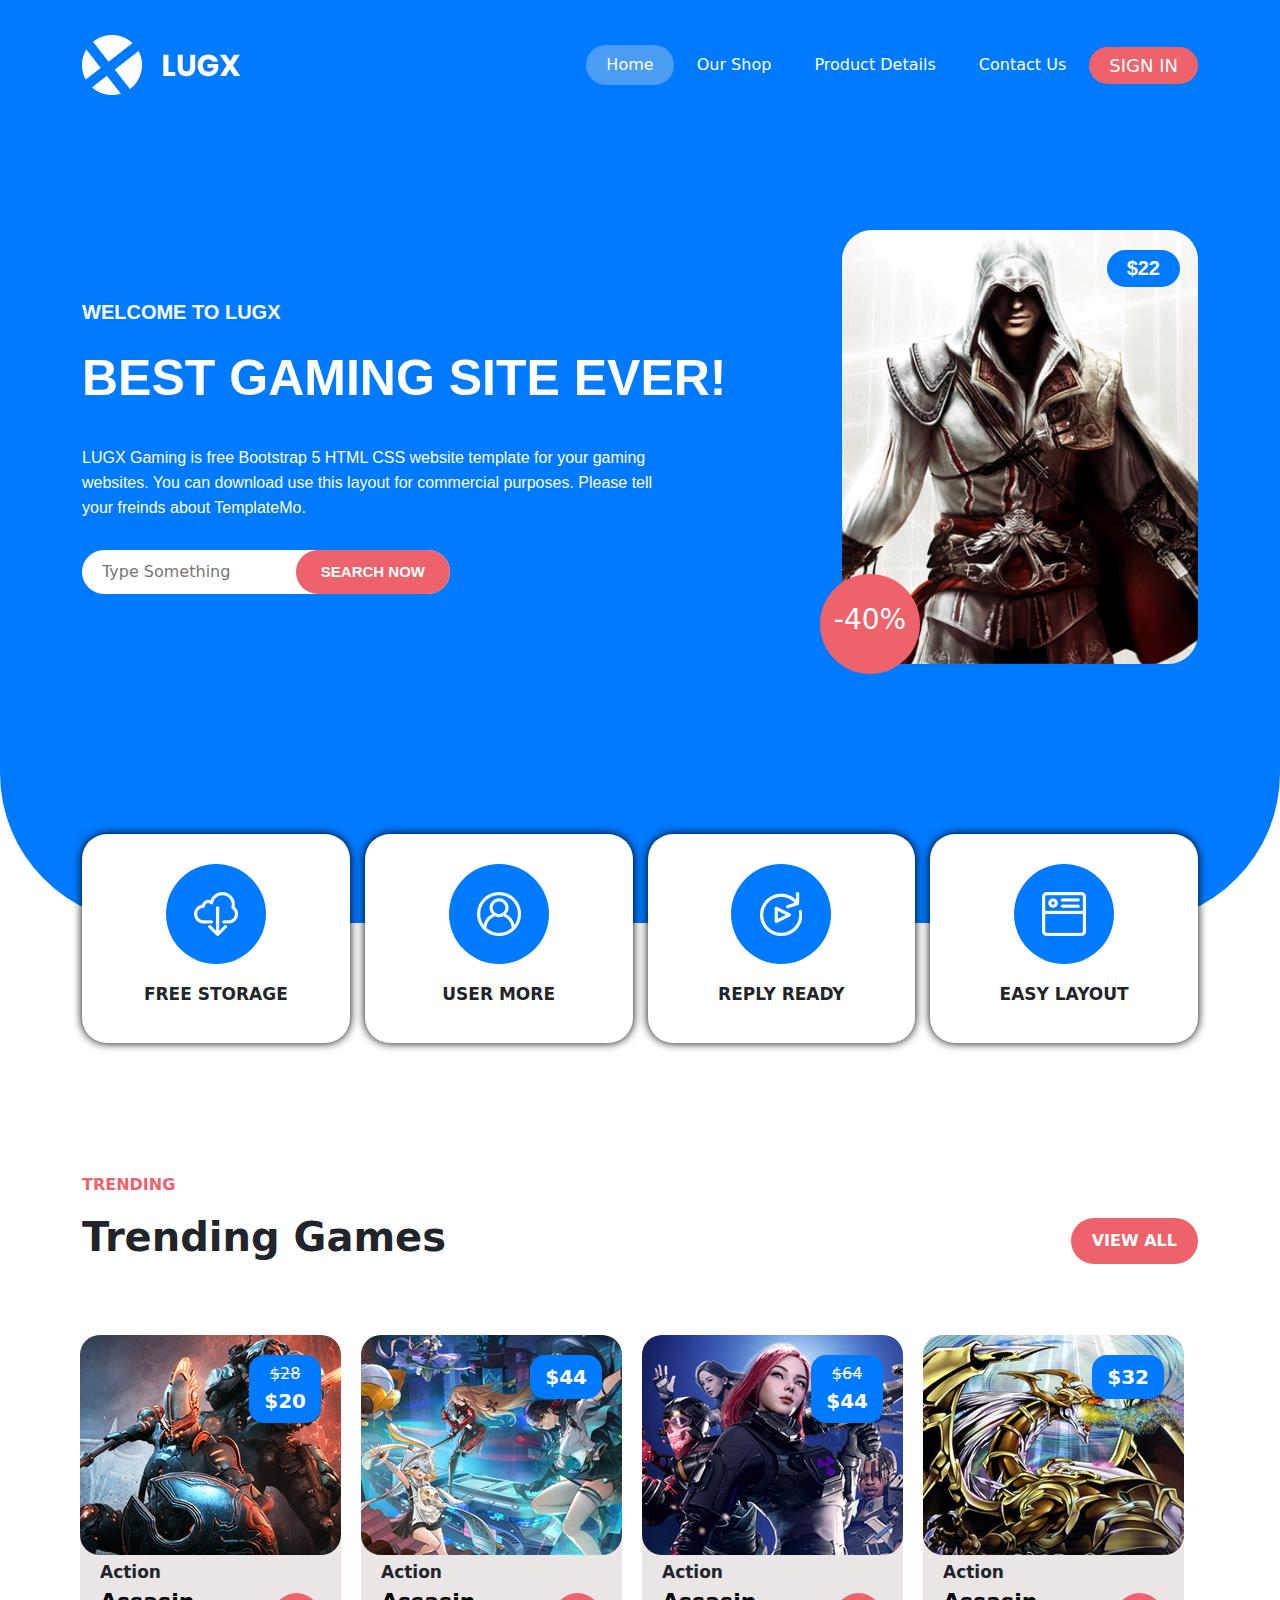
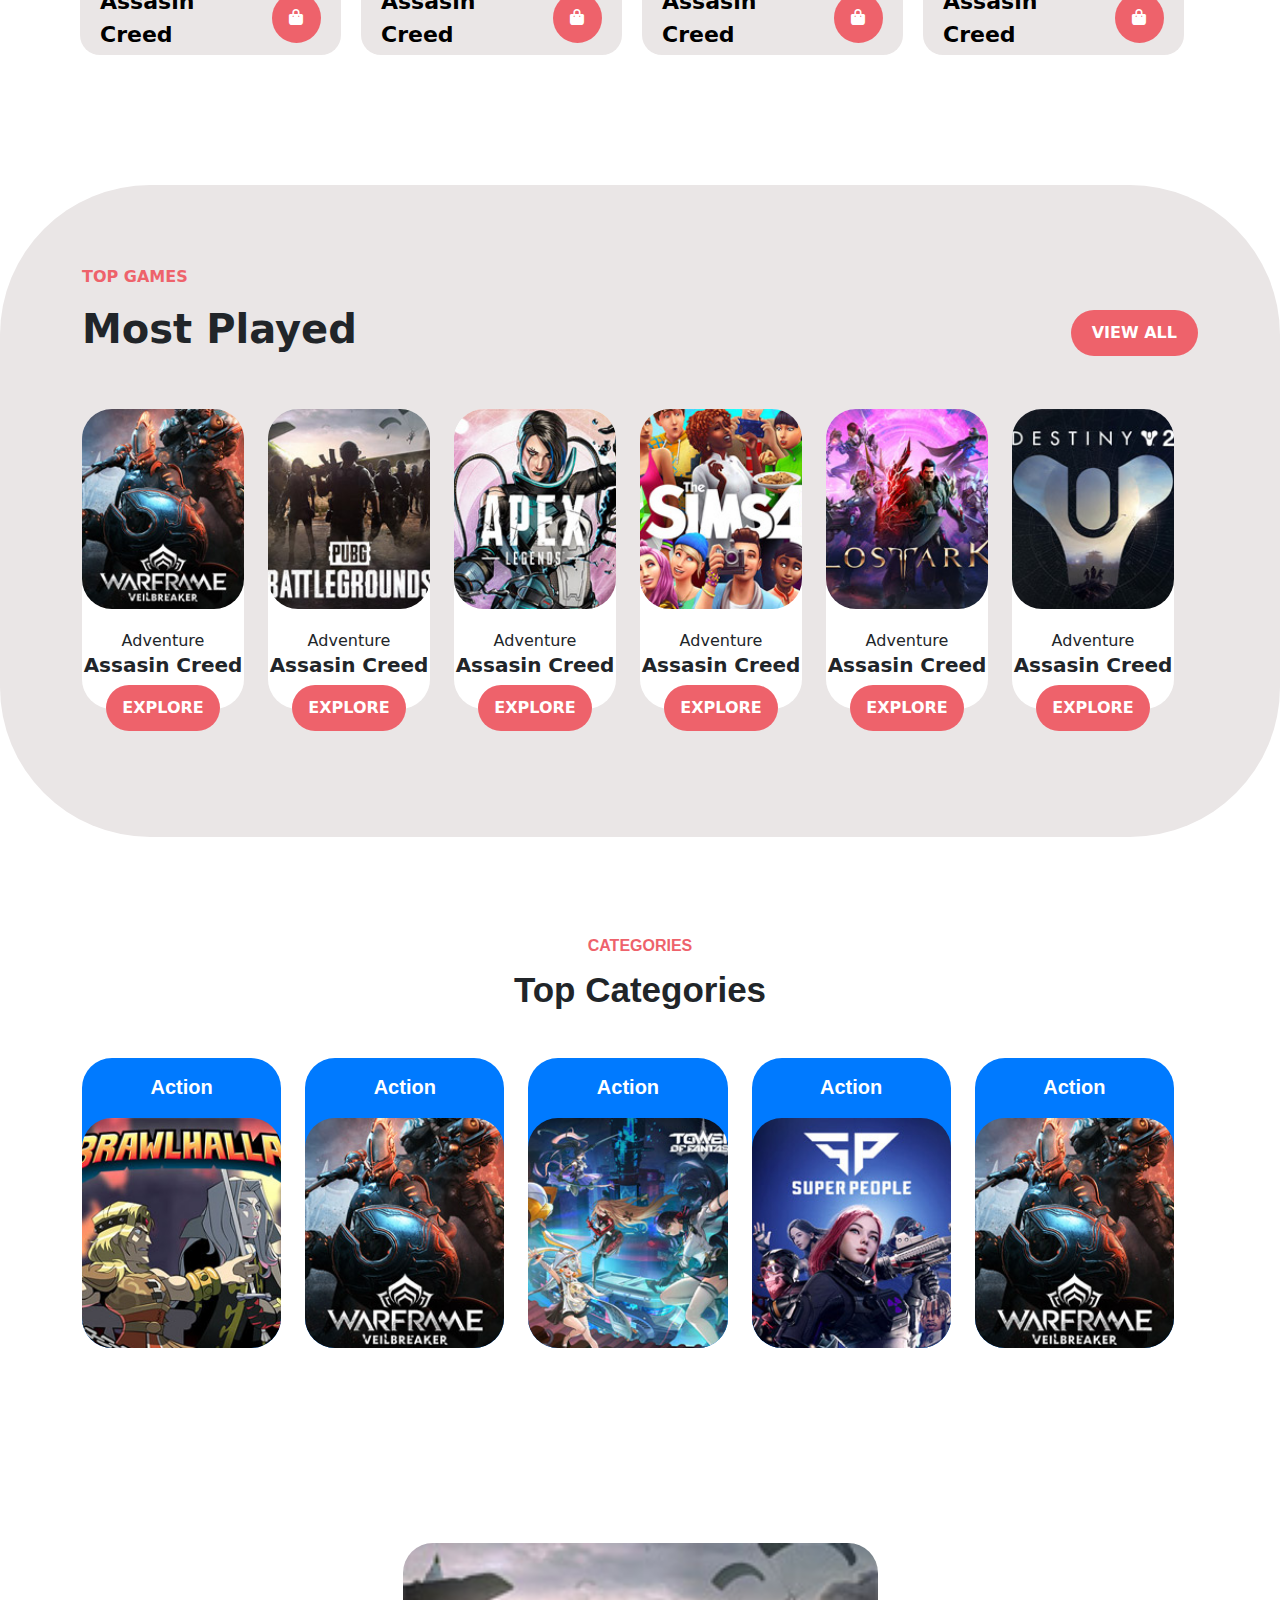
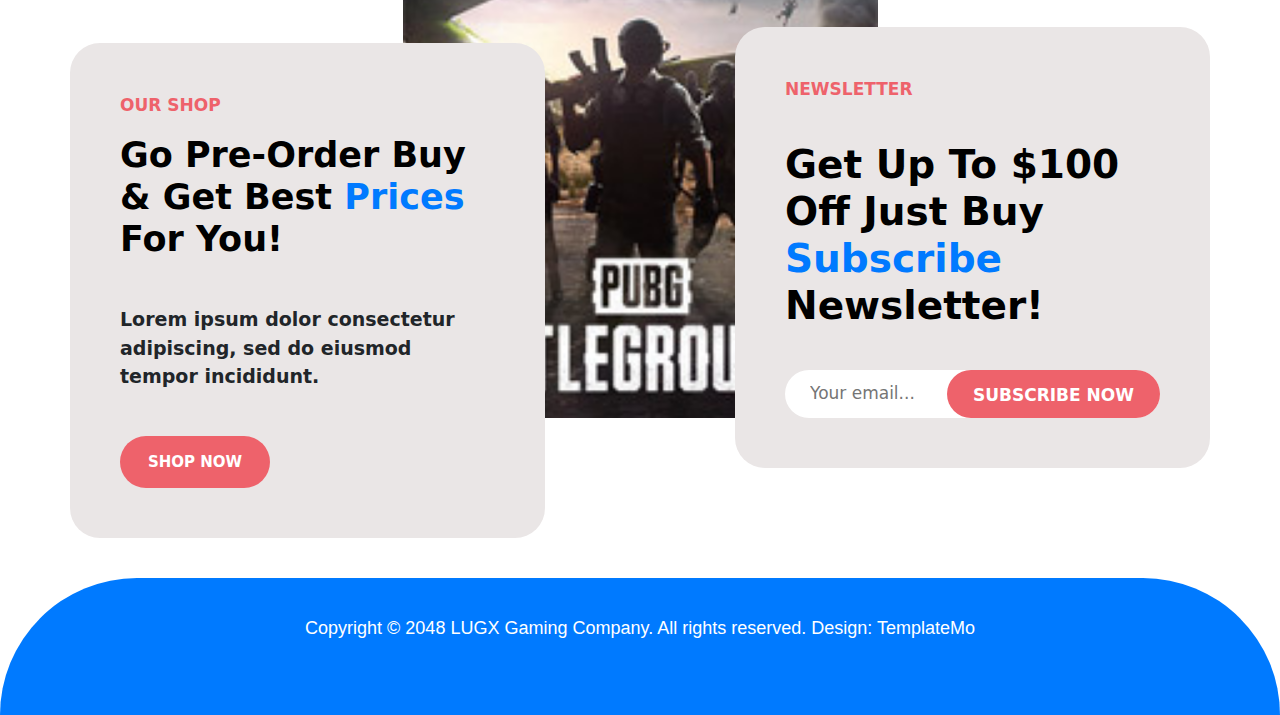
==== index.html @ 8a3c7d49 "Men ikkinchi our shop sahifasini galleriyasini qilyapman" ====
<!DOCTYPE html>
<html lang="en">
<head>
    <meta charset="UTF-8">
    <meta name="viewport" content="width=device-width, initial-scale=1.0">
    <title>Gamingshop Sobirjonov's HOME</title>
    <link rel="stylesheet" href="https://cdnjs.cloudflare.com/ajax/libs/font-awesome/6.7.1/css/all.min.css">
    <link rel="stylesheet" href="https://cdn.jsdelivr.net/npm/bootstrap@5.3.3/dist/css/bootstrap.min.css">
    <link rel="stylesheet" href="style.css">
</head>
<body>

    <header id="header">
        <section class="header">
                <nav id="navbar" class="navbar navbar-expand-lg">
                    <div class="container">
                    <a class="navbar-brand" href="#"><img class="img-fluid" src="images/logo.png" alt=""></a>
                    <button class="navbar-toggler" type="button" data-bs-toggle="collapse" data-bs-target="#navbarNav" aria-controls="navbarNav" aria-expanded="false" aria-label="Toggle navigation">
                        <span class="navbar-toggler-icon"></span>
                    </button>
                    <div class="collapse navbar-collapse" id="navbarNav">
                        <ul class="navbar-nav ms-auto">
                            <li class="nav-item">
                                <a class="nav-link active" aria-current="page" href="index.html">Home</a>
                            </li>
                            <li class="nav-item">
                                <a class="nav-link" href="shop.html">Our Shop</a>
                            </li>
                            <li class="nav-item">
                                <a class="nav-link" href="#">Product Details</a>
                            </li>
                            <li class="nav-item">
                                <a class="nav-link" href="#">Contact Us</a>
                            </li>
                            <li class="nav-item">
                                <a class="nav-button" href="#">SIGN IN</a>
                            </li>
                        
                        </ul>
                    </div>
                    </div>
                </nav>
        </section>
    </header>
    
    <main>
        <section class="homepage">
            <div class="container">
                <div class="row">
    
                    <div class="left-content col-lg-8 col-md-7 col-sm-12">
                        <h3>welcome to lugx</h3>
                        <h1>Best gaming site ever!</h1>
                        <p>LUGX Gaming is free Bootstrap 5 HTML CSS website template for your gaming websites. You can download use this layout for commercial purposes. Please tell your freinds about TemplateMo.</p>
                        <form action="">
        
                            <div class="input">
                                <input type="search" placeholder="Type Something">
                            </div>
                            <div class="button">
                                <button type="submit">search now</button>
                            </div>
        
                        </form>
                    </div>
                    <div class="right-image col-lg-4 col-md-5 col-sm-12">
        
                        <img src="images/banner-image.jpg" alt="">
                        <div class="price">
                            <p>$22</p>
                        </div>
                        <div class="circle">
                            <h3>-40%</h3>
                        </div>
        
                    </div>
                    <div class="featureds row">
    
                            <div class="featured col-lg-3 col-md-6 col-sm-12">
    
                                <div class="circle">
                                    <img src="images/featured-01.png" alt="">
                                </div>
                                <h3>free storage</h3>
                            </div>
                            <div class="featured col-lg-3 col-md-6 col-sm-12">
                                
                                <div class="circle">
                                    <img src="images/featured-02.png" alt="">
                                </div>
                                <h3>user more</h3>
                            </div>
                            <div class="featured col-lg-3 col-md-6 col-sm-12">
                                
                                <div class="circle">
                                    <img src="images/featured-03.png" alt="">
                                </div>
                                <h3>reply ready</h3>
                            </div>
                            <div class="featured col-lg-3 col-md-6 col-sm-12">
                                
                                <div class="circle">
                                    <img src="images/featured-04.png" alt="">
                                </div>
                                <h3>easy layout</h3>
                            </div>
                    </div>
    
                </div>
            </div>
        </section>
        <section class="trending">
            <div class="container">
                <div class="row">
    
                    <div class="title">
    
                        <p>trending</p>
                        <div class="texts">
                            <h3>Trending Games</h3>
                            <a href="" class="btn">view all</a>
                        </div>
        
                    </div>
                    <div class="trending-cards row g-3">
                       

                            <div class="card col-lg-3 col-md-6 col-sm-6">
                                <div class="item">
                                    <div class="card-image">
                                        <a href="">
                                            <img class="img-fluid" src="images/trending/trending-01.jpg" alt="">
                                        </a>
                                        <div class="price">
                                            <p class="old-price">$28</p>
                                            <p class="young-price">$20</p>
                                        </div>
                                    </div>
                                    <div class="card-content">
            
                                        <p>Action</p>
                                        <div class="assasin">
            
                                            <p>assasin creed</p>
                                            <div class="circle">
                                                <a href="">
                                                    <i class="fa-solid fa-shopping-bag"></i>
                                                </a>
                                            </div>
                                        </div>
                                    </div>
                                </div>
                            </div>
                            <div class="card col-lg-3 col-md-6 col-sm-6">
                                <div class="item">
                                    <div class="card-image">
                                        <a href="">
                                            <img class="img-fluid" src="images/trending/trending-02.jpg" alt="">
                                        </a>
                                        <div class="price">
                                            <p class="young-price">$44</p>
                                        </div>
                                    </div>
                                    <div class="card-content">
            
                                        <p>Action</p>
                                        <div class="assasin">
            
                                            <p>assasin creed</p>
                                            <div class="circle">
                                                <a href="">
                                                    <i class="fa-solid fa-shopping-bag"></i>
                                                </a>
                                            </div>
                                        </div>
                                    </div>
                                </div>
                            </div>
                            <div class="card col-lg-3 col-md-6 col-sm-6">
                                <div class="item">
                                    <div class="card-image">
                                        <a href="">
                                            <img class="img-fluid" src="images/trending/trending-03.jpg" alt="">
                                        </a>
                                        <div class="price">
                                            <p class="old-price">$64</p>
                                            <p class="young-price">$44</p>
                                        </div>
                                    </div>
                                    <div class="card-content">
            
                                        <p>Action</p>
                                        <div class="assasin">
            
                                            <p>assasin creed</p>
                                            <div class="circle">
                                                <a href="">
                                                    <i class="fa-solid fa-shopping-bag"></i>
                                                </a>
                                            </div>
                                        </div>
                                    </div>
                                </div>
                            </div>
                            <div class="card col-lg-3 col-md-6 col-sm-6">
                                <div class="item">
                                    <div class="card-image">
                                        <a href="">
                                            <img class="img-fluid" src="images/trending/trending-04.jpg" alt="">
                                        </a>
                                        <div class="price">
                                            <p class="young-price">$32</p>
                                        </div>
                                    </div>
                                    <div class="card-content">
            
                                        <p>Action</p>
                                        <div class="assasin">
            
                                            <p>assasin creed</p>
                                            <div class="circle">
                                                <a href="">
                                                    <i class="fa-solid fa-shopping-bag"></i>
                                                </a>
                                            </div>
                                        </div>
                                    </div>
                                </div>
                            </div>
        
                        
                    </div>
    
                </div>
            </div>
           
    
        </section>
        <section class="topgames">
            <div class="container">
                <div class="row">

                    <div class="title">
    
                        <p>top games</p>
                        <div class="texts">
                            <h3>Most Played</h3>
                            <a href="" class="btn">view all</a>
                        </div>
        
                    </div>
                    <div class="games row mt-5">

                        <div class="game mb-5 col-lg-2 col-md-4 col-sm-6">
                            <div class="item">
                                <div class="image">
                                    <a href="">
                                        <img class="img-fluid" src="images/games/top-game-01.jpg" alt="">
                                    </a>
                                </div>
                                <div class="game-content">
                                    <p>adventure</p>
                                    <h3>Assasin Creed</h3>
                                    <a href="" class="btn">explore</a>
                                </div>
                            </div>
                        </div>
                        <div class="game mb-5 col-lg-2 col-md-4 col-sm-6">
                            <div class="item">

                                <div class="image">
                                    <a href="">
                                        <img class="img-fluid" src="images/games/top-game-02.jpg" alt="">
                                    </a>
                                </div>
                                <div class="game-content">
                                    <p>adventure</p>
                                    <h3>Assasin Creed</h3>
                                    <a href="" class="btn">explore</a>
                                </div>
                            </div>
                        </div>
                        <div class="game mb-5 col-lg-2 col-md-4 col-sm-6">
                            <div class="item">
                                <div class="image">
                                    <a href="">
                                        <img class="img-fluid" src="images/games/top-game-03.jpg" alt="">
                                    </a>
                                </div>
                                <div class="game-content">
                                    <p>adventure</p>
                                    <h3>Assasin Creed</h3>
                                    <a href="" class="btn">explore</a>
                                </div>
                            </div>
                        </div>
                        <div class="game mb-5 col-lg-2 col-md-4 col-sm-6">
                            <div class="item">
                                <div class="image">
                                    <a href="">
                                        <img class="img-fluid" src="images/games/top-game-04.jpg" alt="">
                                    </a>
                                </div>
                                <div class="game-content">
                                    <p>adventure</p>
                                    <h3>Assasin Creed</h3>
                                    <a href="" class="btn">explore</a>
                                </div>
                            </div>
                        </div>
                        <div class="game mb-5 col-lg-2 col-md-4 col-sm-6">
                            <div class="item">
                                <div class="image">
                                    <a href="">
                                        <img class="img-fluid" src="images/games/top-game-05.jpg" alt="">
                                    </a>
                                </div>
                                <div class="game-content">
                                    <p>adventure</p>
                                    <h3>Assasin Creed</h3>
                                    <a href="" class="btn">explore</a>
                                </div>
                            </div>
                        </div>
                        <div class="game mb-5 col-lg-2 col-md-4 col-sm-6">
                            <div class="item">
                                <div class="image">
                                    <a href="">
                                        <img class="img-fluid" src="images/games/top-game-06.jpg" alt="">
                                    </a>
                                </div>
                                <div class="game-content">
                                    <p>adventure</p>
                                    <h3>Assasin Creed</h3>
                                    <a href="" class="btn">explore</a>
                                </div>
                            </div>
                        </div>

                    </div>
                </div>
            </div>
        </section>
        <section class="topcategories">
            <div class="container">
                <div class="row">
    
                    <div class="category-title">
                        <p>categories</p>
                        <h3>Top Categories</h3>
                    </div>
                    <div class="categories row row-cols-lg-5 row-cols-md-3 row-cols-sm-2">
    
                        <div class="category col">
                            <div class="item">
    
                                <div class="text">
                                    <p>action</p>
                                </div>
                                <div class="image">
                                    <a href="">
                                        <img src="images/topcategories/categories-01.jpg" alt="">
                                    </a>
                                </div>
    
                            </div>
                        </div>
                        <div class="category col">
                            <div class="item">
    
                                <div class="text">
                                    <p>action</p>
                                </div>
                                <div class="image">
                                   <a href="">
                                    <img src="images/topcategories/categories-05.jpg" alt="">
                                   </a>
                                </div>
    
                            </div>
                        </div>
                        <div class="category col">
    
                            <div class="item">
                                <div class="text">
                                    <p>action</p>
                                </div>
                                <div class="image">
                                    <a href="">
                                        <img src="images/topcategories/categories-03.jpg" alt="">
                                    </a>
                                </div>
                            </div>
    
                        </div>
                        <div class="category col">
    
                            <div class="item">
                                <div class="text">
                                    <p>action</p>
                                </div>
                                <div class="image">
                                   <a href="">
                                    <img src="images/topcategories/categories-04.jpg" alt="">
                                   </a>
                                </div>
                            </div>
    
                        </div>
                        <div class="category col">
    
                            <div class="item">
                                <div class="text">
                                    <p>action</p>
                                </div>
                                <div class="image">
                                   <a href="">
                                    <img src="images/topcategories/categories-05 (1).jpg" alt="">
                                   </a>
                                </div>
                            </div>
    
                        </div>
                        
                    </div>
                </div>
            </div>
        </section>
        <section class="shop">
            <div class="container">
                <div class="row">

                        <div class="image col-lg-5 d-lg-block d-md-none d-sm-none">
                            <img class="img-fluid" src="images/games/top-game-02.jpg" alt="">
                        </div>
                        <div class="shop col-lg-5 col-md-12 col-sm-12 d-lg-block d-md-none d-sm-none">
                            <p>our shop</p>
                            <h3>Go Pre-Order Buy & Get Best <span>Prices</span> For You!</h3>
                            <p>Lorem ipsum dolor consectetur adipiscing, sed do eiusmod tempor incididunt.</p>
                            <a href="" class="btn">shop now</a>
                        </div>
                        <div class="newsletter col-lg-5 col-md-12 col-sm-12 d-lg-block d-md-none d-sm-none">
                            <p>newsletter</p>
                            <h3>Get Up To $100 Off Just Buy <span>Subscribe</span> Newsletter!</h3>
                            <form action="">
    
                                <div class="input">
    
                                    <input type="text" placeholder="Your email...">
                                    <div class="btn">
                                        <button type="submit">Subscribe now</button>
                                    </div>
                                </div>
    
                            </form>
                        </div>

                        <!-- Bu ikala div image va shop divlari lg oynada korinsa bular esa md va sm oynalarda ko'rinda. Sababi postion-absolut image va shop divlariga bersam ekran kichiklashganda footer dan o'tib pastga tushib ketyapti. postion-relative row ga berilgan -->
                        <div class="block-1 col-md-12 col-sm-12 d-lg-none d-md-block d-sm-block mb-5">
                            <p>our shop</p>
                            <h3>Go Pre-Order Buy & Get Best <span>Prices</span> For You!</h3>
                            <p>Lorem ipsum dolor consectetur adipiscing, sed do eiusmod tempor incididunt.</p>
                            <a href="" class="btn">shop now</a>
                        </div>
                        <div class="block-2 col-md-12 col-sm-12 d-lg-none d-md-block d-sm-block">
                            <p>newsletter</p>
                            <h3>Get Up To $100 Off Just Buy <span>Subscribe</span> Newsletter!</h3>
                            <form action="">
    
                                <div class="input">
    
                                    <input type="text" placeholder="Your email...">
                                    <div class="btn">
                                        <button type="submit">Subscribe now</button>
                                    </div>
                                </div>
    
                            </form>
                        </div>

                 
                </div>
            </div>
        </section>
    </main>

    <footer>
        <section class="footer">
            <div class="container">
                <p>Copyright © 2048 LUGX Gaming Company. All rights reserved. <a href="">Design: TemplateMo</a></p>
            </div>
        </section>
    </footer>
    


   
    
    <script src="https://cdn.jsdelivr.net/npm/bootstrap@5.3.3/dist/js/bootstrap.bundle.min.js"></script>
    <script src="main.js"></script>
</body>
</html>
---- style.css ----
*{
    padding: 0;
    margin: 0;
    box-sizing: border-box;
}

/* home */

section.header{

    background-color: #007aff;
    padding: 20px 0;
}

body {
    margin: 0;
}

.header {
    height: 150px;
    background-color: #f8f9fa;
}

.navbar {
    background-color: #007bff;
    color: white;
    padding: 10px;
    transition: all .1s ease-in-out;
    position: relative;
    z-index: 1111;
    border-radius: 0 0 20px 20px;
}

.fixed {
    position: fixed;
    top: 0;
    width: 100%;
    animation:  slidedown .4s forwards;
}

@keyframes slidedown{

    from{
        top: 40px;
    }to{
        top: 0;
        box-shadow: 0 0 10px black;
    }
}

.navbar-nav .nav-item .nav-link{

    color: white;
    font-size: 16px;
    border-radius: 20px;
    padding: 8px 20px;
}

.navbar-nav{

    width: 60%;
    display: flex;
    justify-content: space-between;
    align-items: center;
}

.navbar-nav .nav-item .nav-button{

    background-color: #ee626b;
    text-decoration: none;
    list-style: none;
    color: white;
    padding: 8px 20px;
    border-radius: 20px;
    font-size: 18px;
}

.navbar-nav .nav-link:hover{

    background-color: #4b9cf3;
    transition: 0.5s;
}


.navbar-nav .nav-link.active{

    background-color: #4b9cf3;
}

/* homepage */

section.homepage{

    display: flex;
    background-color: #007aff;
    align-items: center;
    padding: 80px 0 50px 0;
    justify-content: space-between;
    border-radius: 0 0 150px 150px;
    position: relative;
}

.left-content{

    display: flex;
    justify-content: center;
    flex-direction: column;
    color: white;

}

.left-content h3{

    font: 700 20px sans-serif;
    text-transform: uppercase;
    margin-bottom: 25px;
}

.left-content h1{

    font: 700 50px sans-serif;
    text-transform: uppercase;
}

.left-content p{

    font: 500 16px sans-serif;
    line-height: 25px;
    width: 80%;
    margin: 30px 0;
}

.left-content form{

    display: flex;
    width: 50%;
    position: relative;
}

.left-content form .input{

    width: 100%;
}

.left-content form .button{

    position: absolute;
    right: 0;
    bottom: 0;
    top: 0;
    /* border: 2px solid green; */
    border-radius: 25px;
}

.left-content form .button button{

    background-color: #ee626b;
    border: none;
    width: 100%;
    height: 100%;
    border-radius: 25px;
    font: 700 15px sans-serif;
    text-transform: uppercase;
    color: white;
    padding: 0 25px;
}

.left-content form .input input{

    padding: 10px 20px;
    outline: none;
    border: none;
    border-radius: 25px;
    width: 100%;
    background-color: white;
}

.right-image{

    display: flex;
    align-items: center;
    position: relative;
}

.right-image img{

    width: 100%;
    height: 100%;
    object-fit: cover;
    border-radius: 30px;
}

.right-image .price{

    position: absolute;
    right: 30px;
    top: 20px;
    background-color: #007aff;
    padding: 7px 20px;
    color: white;
    font: 800 20px sans-serif;
    border-radius: 25px;
}

.right-image .price p{
    margin: 0;
}


.right-image .circle{

    position: absolute;
    bottom: -10px;
    left: -10px;
    background-color: #ee626b;
    width: 100px;
    height: 100px;
    border-radius: 50%;
    color: white;
    display: flex;
    align-items: center;
    justify-content: center;
}

 .featureds.row {
    display: flex; /* Flexbox yoki grid dan foydalaning */
    flex-wrap: wrap; /* Elementlarni to'g'ri joylashtirish */
    justify-content: space-around; /* Kerakli tarzda sozlang */
    gap: 15px; 
}

.featureds{

    position: relative;
    bottom: -170px;
    margin: 0 auto;
    display: grid; /* Grid usulini yoqing */
    grid-template-columns: repeat(4, 1fr); /* 4 ta ustun yarating */ 
}

.featureds .featured{

    background-color: white;
    text-align: center;
    padding: 30px;
    border-radius: 25px;
    cursor: pointer;
    flex: 1 0 21%; /* Elementlarni 4 ta bir qatorga joylashtirish */
    box-shadow: 0 0 10px black;
   
}

.featured .circle{

    width: 100px;
    height: 100px;
    border-radius: 100%;
    background-color: #007aff;
    display: flex;
    align-items: center;
    justify-content: center;
    margin: 0 auto;
    transition: 0.5s;
}

.featured:hover .circle{

    background-color: #ee626b;
}

.featured h3{

    text-transform: uppercase;
    font-size: 17px;
    font-weight: 700;
    margin-top: 20px;
}

/* end homepage */

/* start-trending */

section.trending{

    padding: 250px 0 130px 0;
}

.title p{

    font-size: 16px;
    text-transform: uppercase;
    font-weight: 800;
    color: #ee626b;
}

.title .texts{

    display: flex;
    justify-content: space-between;
    align-items: center;
}

.title .texts h3{

    font-size: 40px;
    font-weight: 700;
}

.title .texts .btn{

    padding: 10px 20px;
    border-radius: 25px;
    background-color: #ee626b;
    text-transform: uppercase;
    color: white;
    font-weight: 600;
}

section.trending .trending-cards{

    margin-top: 50px;
}

section.trending .trending-cards .card{

    height: 320px;
    padding: 0 10px;
    border: none;
    cursor: pointer;
}

section.trending .card .card-image{

    height: 220px;
    border-radius: 20px;
    position: relative;
}

section.trending .card .card-image img{

    width: 100%;
    height: 100%;
    border-radius: 20px;

}

section.trending .card .card-image .price{

    position: absolute;
    top: 20px;
    right: 20px;
    padding: 7px 15px;
    background-color: #007aff;
    color: white;
    border-radius: 15px;
    text-align: center;
}

section.trending .card .card-image .price p{

    margin-bottom: 0;
    font-size: 16px;
    text-decoration: line-through;
}

section.trending .card .card-image .price .young-price{

    font-weight: 700;
    font-size: 20px;
    text-decoration: none;
}

section.trending .card .card-content{

    height: 100px;
    padding: 5px 20px 0 20px;
}

section.trending .card .item{

    background-color: rgb(234, 230, 230);
    height: 100%;
    border-radius: 20px;
}

section.trending .card .card-content p:nth-of-type(1){

    font-size: 17px;
    font-weight: 600;
    margin: 0;
}

section.trending .card .card-content .assasin{

    display: flex;
    justify-content: space-between;
    align-items: center;
}

section.trending .card .card-content .assasin p{

    text-transform: capitalize;
    color: black;
    font-size: 22px;
    transition: 0.5s;
}

section.trending .card .card-content .assasin .circle{

    width: 50px;
    height: 50px;
    background-color: #ee626b;
    border-radius: 50%;
    display: flex;
    align-items: center;
    justify-content: center;
    cursor: pointer;
    transition: 0.5s;
}

section.trending .card .card-content .assasin .circle i{

    color: white;
}

section.trending .trending-cards .card:hover .assasin .circle{

    background-color: #007aff;
   
}

section.trending .card:hover .card-content .assasin p{

    color: #007aff;
}

/* end section.trending */

/* start section.topgames */

section.topgames{

    background-color: rgb(234, 230, 230);
    padding: 80px 0;
    border-radius: 150px;
}

section.topgames .games .game{

    height: 300px;
}

section.topgames .games .game .item{

    background-color: white;
    height: 100%;
    border-radius: 30px;
    position: relative;
}

section.topgames .games .game .image{

    height: 200px;
    
}

section.topgames .games .game .image img{

    width: 100%;
    height: 100%;
    border-radius: 30px;
}

section.topgames .games .game .game-content{

    height: 100px;
    text-align: center;
    position: absolute;
    left: 50%;
    transform: translateX(-50%);
    width: 100%;
    bottom: -20px;
}

section.topgames .games .game .game-content h3{

    font-size: 20px;
    font-weight: 700;
}

section.topgames .games .game .game-content p{

    margin: 0;
    text-transform: capitalize;
}

section.topgames .games .game .game-content a{

    background-color: #ee626b;
    color: white;
    text-transform: uppercase;
    font-weight: bold;
    padding: 10px 15px;
    border-radius: 35px;
}

img{

    object-fit: cover;
}

/* end topgames */

section.topcategories{

    padding: 100px 0;
    text-align: center;
}

section.topcategories .category-title{

    margin-bottom: 40px;
}

section.topcategories .category-title p{

    font: 800 16px sans-serif;
    text-transform: uppercase;
    color: #ee626b;
    margin-bottom: 15px;
}

section.topcategories .category-title h3{

    font: 800 35px sans-serif;
}

section.topcategories .categories .category{

    height: 290px;
    margin-bottom: 15px;
    
}

section.topcategories .categories .category .item{

    background-color: #007aff;
    height: 290px;
    border-radius: 30px;
    display: flex;
    flex-direction: column;
    justify-content: space-between;
}

section.topcategories .categories .category .image{

    height: 230px;
    border-radius: 30px;
}

section.topcategories .categories .category .image img{

    border-radius: 30px;
    width: 100%;
    height: 100%;
}

section.topcategories .categories .category .item .text{

    height: 60px;
    display: flex;
    align-items: center;
    justify-content: center;
}

section.topcategories .categories .category .item .text p{

    color: white;
    text-transform: capitalize;
    font: 600 20px sans-serif;
    margin: 0;
}

/* end topcategories */

section.shop{

    padding: 80px 0;

}

section.shop .row{

    position: relative;
}

section.shop .image{

    margin: 0 auto;
    border-radius: 30px;
    padding: 0;
}

section.shop .image img{

    width: 100%;
    height: 100%;
    border-radius: 30px;
}

section.shop .shop{

    background-color: rgb(234, 230, 230);
    padding: 50px;
    border-radius: 30px;
    display: flex;
    flex-direction: column;
    justify-content: center;
    position: absolute;
    top: 100px;
}

section.shop .shop p:nth-child(1){

    color: #ee626b;
    text-transform: uppercase;
    font-weight: 700;
    font-size: 17px;
}

section.shop .shop h3{

    font-size: 39px;
    font-weight: 700;
    color: black;
    width: 75%;
    margin-top: 15px;
}

section.shop .shop h3 span{

    color: #007aff;
}

section.shop p:nth-child(3){

    font-weight: 700;
    font-size: 19px;
    margin: 45px 0;
}

section.shop .shop .btn{

    padding: 14px 25px;
    background-color: #ee626b;
    border-radius: 30px;
    color: white;
    text-transform: uppercase;
    font-weight: 700;
    font-size: 15px;
    width: 33%;
}

section.shop .newsletter{

    background-color: rgb(234, 230, 230);
    border-radius: 30px;
    padding: 50px;
    position: absolute;
    right: 0;
    bottom: -50px;
    
}

section.shop .newsletter p:nth-child(1){

    color: #ee626b;
    text-transform: uppercase;
    font-weight: 700;
    font-size: 17px;
}

section.shop .newsletter h3{

    font-size: 39px;
    font-weight: 700;
    color: black;
    margin-top: 15px;
    width: 90%;
    margin: 40px 0;
}

section.shop .newsletter h3 span{

    color: #007aff;
}

section.shop .newsletter form{

    display: flex;
}

section.shop .newsletter form .input{

    display: flex;
    position: relative;
    width: 100%;
}

section.shop .newsletter form .input input{

    padding: 12px 25px;
    border-radius: 30px;
    width: 100%;
    outline: none;
    border: none;
}

section.shop .newsletter form .input input::placeholder{

    font-size: 17px;
}

section.shop .newsletter form .input .btn{

    position: absolute;
    right: 0;
    top: 0;
    bottom: 0;
    border-radius: 30px;
    padding: 12px 25px;
    background-color: #ee626b;
    
}

section.shop .newsletter form .input .btn button{

    background-color: transparent;
    border: none;
    color: white;
    font-size: 17px;
    font-weight: 600;
    text-transform: uppercase;
}














/* ikkilangan */


section.shop .block-1{

    background-color: rgb(234, 230, 230);
    padding: 50px;
    border-radius: 30px;
    display: flex;
    flex-direction: column;
    justify-content: center;
}

section.shop .block-1 p:nth-child(1){

    color: #ee626b;
    text-transform: uppercase;
    font-weight: 700;
    font-size: 17px;
}

section.shop .block-1 h3{

    font-size: 39px;
    font-weight: 700;
    color: black;
    width: 75%;
    margin-top: 15px;
}

section.shop .block-1 h3 span{

    color: #007aff;
}

section.shop p:nth-child(3){

    font-weight: 700;
    font-size: 19px;
    margin: 45px 0;
}

section.shop .block-1 .btn{

    padding: 14px 25px;
    background-color: #ee626b;
    border-radius: 30px;
    color: white;
    text-transform: uppercase;
    font-weight: 700;
    font-size: 15px;
    width: 33%;
}

section.shop .block-2{

    background-color: rgb(234, 230, 230);
    border-radius: 30px;
    padding: 50px;
    
}

section.shop .block-2 p:nth-child(1){

    color: #ee626b;
    text-transform: uppercase;
    font-weight: 700;
    font-size: 17px;
}

section.shop .block-2 h3{

    font-size: 39px;
    font-weight: 700;
    color: black;
    margin-top: 15px;
    width: 90%;
    margin: 40px 0;
}

section.shop .block-2 h3 span{

    color: #007aff;
}

section.shop .block-2 form{

    display: flex;
}

section.shop .block-2 form .input{

    display: flex;
    position: relative;
    width: 100%;
}

section.shop .block-2 form .input input{

    padding: 12px 25px;
    border-radius: 30px;
    width: 100%;
    outline: none;
    border: none;
}

section.shop .block-2 form .input input::placeholder{

    font-size: 17px;
}

section.shop .block-2 form .input .btn{

    position: absolute;
    right: 0;
    top: 0;
    bottom: 0;
    border-radius: 30px;
    padding: 12px 25px;
    background-color: #ee626b;
    
}

section.shop .block-2 form .input .btn button{

    background-color: transparent;
    border: none;
    color: white;
    font-size: 17px;
    font-weight: 600;
    text-transform: uppercase;
}

/* ikkilangan */

/* end section.shop */


section.footer{

    background-color: #007aff;
    color: white;
    padding: 40px 30px 60px 30px;
    border-radius: 150px 150px 0 0;
    text-align: center;
    margin-top: 80px;
    position: relative;
}

section.footer p{

    font: 500 18px sans-serif;
}

section.footer p a{

    text-decoration: none;
    color: white;
}

/* end section.footer */

/* end home */

/* start Our Shop */

section.breadcrumb{

    padding: 80px 0 100px 0;
    text-align: center;
    background-color: #007aff;
    color: white;
    border-radius: 0 0 150px 150px;
}

section.breadcrumb h1{

    text-transform: uppercase;
    font-weight: 700;
    font-size: 50px;
}

section.breadcrumb nav{

    display: flex;
    justify-content: center;
    align-items: center;
    padding-bottom: 0;
}

section.breadcrumb nav ol .shop-text{

    font-size: 20px;
}

section.breadcrumb nav ol{

    margin-bottom: 0;
}

section.breadcrumb nav ol .home-text a{

    text-decoration: none;
    color: white;
    font-size: 20px;
}

/* end section.breadcrumb */

section.galleries{

    padding: 80px 0;
    text-align: center;
}

section.galleries .btns{

    display: flex;
    justify-content: space-between;
    width: 45%;
    margin: 0 auto;
}

section.galleries .btns label{

    text-transform: uppercase;
    padding: 10px 25px;
    background-color: rgb(234, 230, 230);
    border-radius: 30px;
    font-weight: 700;
    cursor: pointer;
    display: flex;
    align-items: center;
    transition: 0.5s;

}

section.galleries .btns label:hover{

    color: #ee626b;
}

section.galleries .gallery{

    height: 320px;
    border: 2px solid red;
    margin-bottom: 20px;
}

section.galleries .gallery .item{

    background-color: rgb(234, 230, 230);
    border-radius: 30px;
    height: 320px;
}

section.galleries .gallery .image{

    height: 220px;
    border-radius: 30px;
    position: relative;
}

section.galleries .gallery .image .price{

    position: absolute;
    right: 20px;
    top: 20px;
    background-color: #007aff;
    padding:  5px 15px;
    color: white;
    border-radius: 10px;
}

section.galleries .gallery .price p{

    margin-bottom: 0;
}

section.galleries .gallery .price .old-price{

    text-decoration: line-through;
    font-size: 17px;
}

section.galleries .gallery .price .current-price{

    font-weight: 700;
    font-size: 19px;
}

section.galleries .gallery .image img{

    width: 100%;
    height: 100%;
    border-radius: 30px;
    object-fit: cover;
}

section.galleries .gallery .action{

    font-size: 17px;
    color: grey;
    text-align: left;
    padding-left: 30px;
    margin: 10px 0 0 0;
}

section.galleries .gallery .cread{

    display: flex;
    justify-content: space-between;
    padding: 0 30px;
    align-items: center;
    transition: 0.5s;
}

section.galleries .gallery .cread p{

    font: 700 19px sans-serif;
    margin: 0;
    transition: 0.5s;
}

section.galleries .gallery .cread .circle{

    width: 50px;
    height: 50px;
    border-radius: 50%;
    background-color: #ee626b;
    display: flex;
    align-items: center;
    justify-content: center;
}

section.galleries .gallery .cread .circle i{

    color: white;
}

section.galleries .gallery:hover .cread p{

    color: #007aff;
}

section.galleries .gallery:hover .cread .circle{

    background-color: #007aff;
}



































@media screen and (min-width: 250px) and (max-width: 576px){

    .navbar-nav{
        width: 100%;
        padding: 20px 0;
    }

    .left-content form{

        width: 85%;
        margin-bottom: 80px;
    }

    .left-content form .button button{
        
        font: 500 15px sans-serif;
    }

    section.topcategories .categories{

        display: grid;
        grid-template-columns: repeat(2,1fr);
        gap: 5px;
        
    }

    section.shop .image{

        display: none;
    }

    section.shop .shop .btn{

        width: 63%;
    }

    section.shop .shop h3{

        font-size: 35px;
        width: 100%;
    }

    section.shop .shop{

        display: none;
    }

    section.shop .newsletter{

        display: none;
    }

    section.galleries .btns{

        width: 100%;
        margin: 0 auto;
        display: grid;
        grid-template-columns: repeat(2,1fr);
        gap: 10px;
        
    }

    section.galleries .btns label{

        display: flex;
        justify-content: center;
    }

    section.breadcrumb h1{

        font-weight: 700;
        font-size: 40px;
    }

    section.breadcrumb nav ol .shop-text{

        font-size: 17px;
    }

    section.breadcrumb nav ol .home-text a{

        font-size: 17px;
    }
  
    
}

@media screen and (min-width: 577px) and (max-width: 768px){

    .navbar-nav{

        width: 100%;
        padding: 20px 0;
    }

    .left-content form{

        width: 85%;
        margin-bottom: 80px;
    }

    .left-content form .button button{
        
        font: 500 15px sans-serif;
    }

    section.galleries .btns{

        width: 100%;
        margin: 0 auto;
        display: grid;
        grid-template-columns: repeat(3,1fr);
        gap: 20px;
    }

    section.breadcrumb h1{

        font-weight: 700;
        font-size: 40px;
    }

}

@media screen and (min-width: 769px) and (max-width: 992px){

    .navbar-nav{

        width: 100%;
        padding: 20px 0;
    }

    .left-content form{

        width: 85%;
    }

    .left-content form .button button{

        font: 500 15px sans-serif;
    }

    section.galleries .btns{

        width: 90%;
        margin: 0 auto;
    }
    
}

@media screen and (min-width: 993px) and (max-width: 1200px){

    .navbar-nav{

        width: 80%;
    }

    .left-content form{

        width: 80%;
    }

    section.shop .shop .btn{

        width: 50%;
    }

    section.shop .shop h3{

        font-size: 35px;
        width: 100%;
    }

    section.galleries .btns{

        width: 70%;
        margin: 0 auto;
    }

}

@media screen and (min-width: 1201px) and (max-width: 1400px){

    .navbar-nav{

        width: 65%;
    }

    section.shop .shop .btn{

        width: 40%;
    }

    section.shop .shop h3{

        font-size: 35px;
        width: 100%;
    }

    section.galleries .btns{

        width: 60%;
        margin: 0 auto;
    }


}
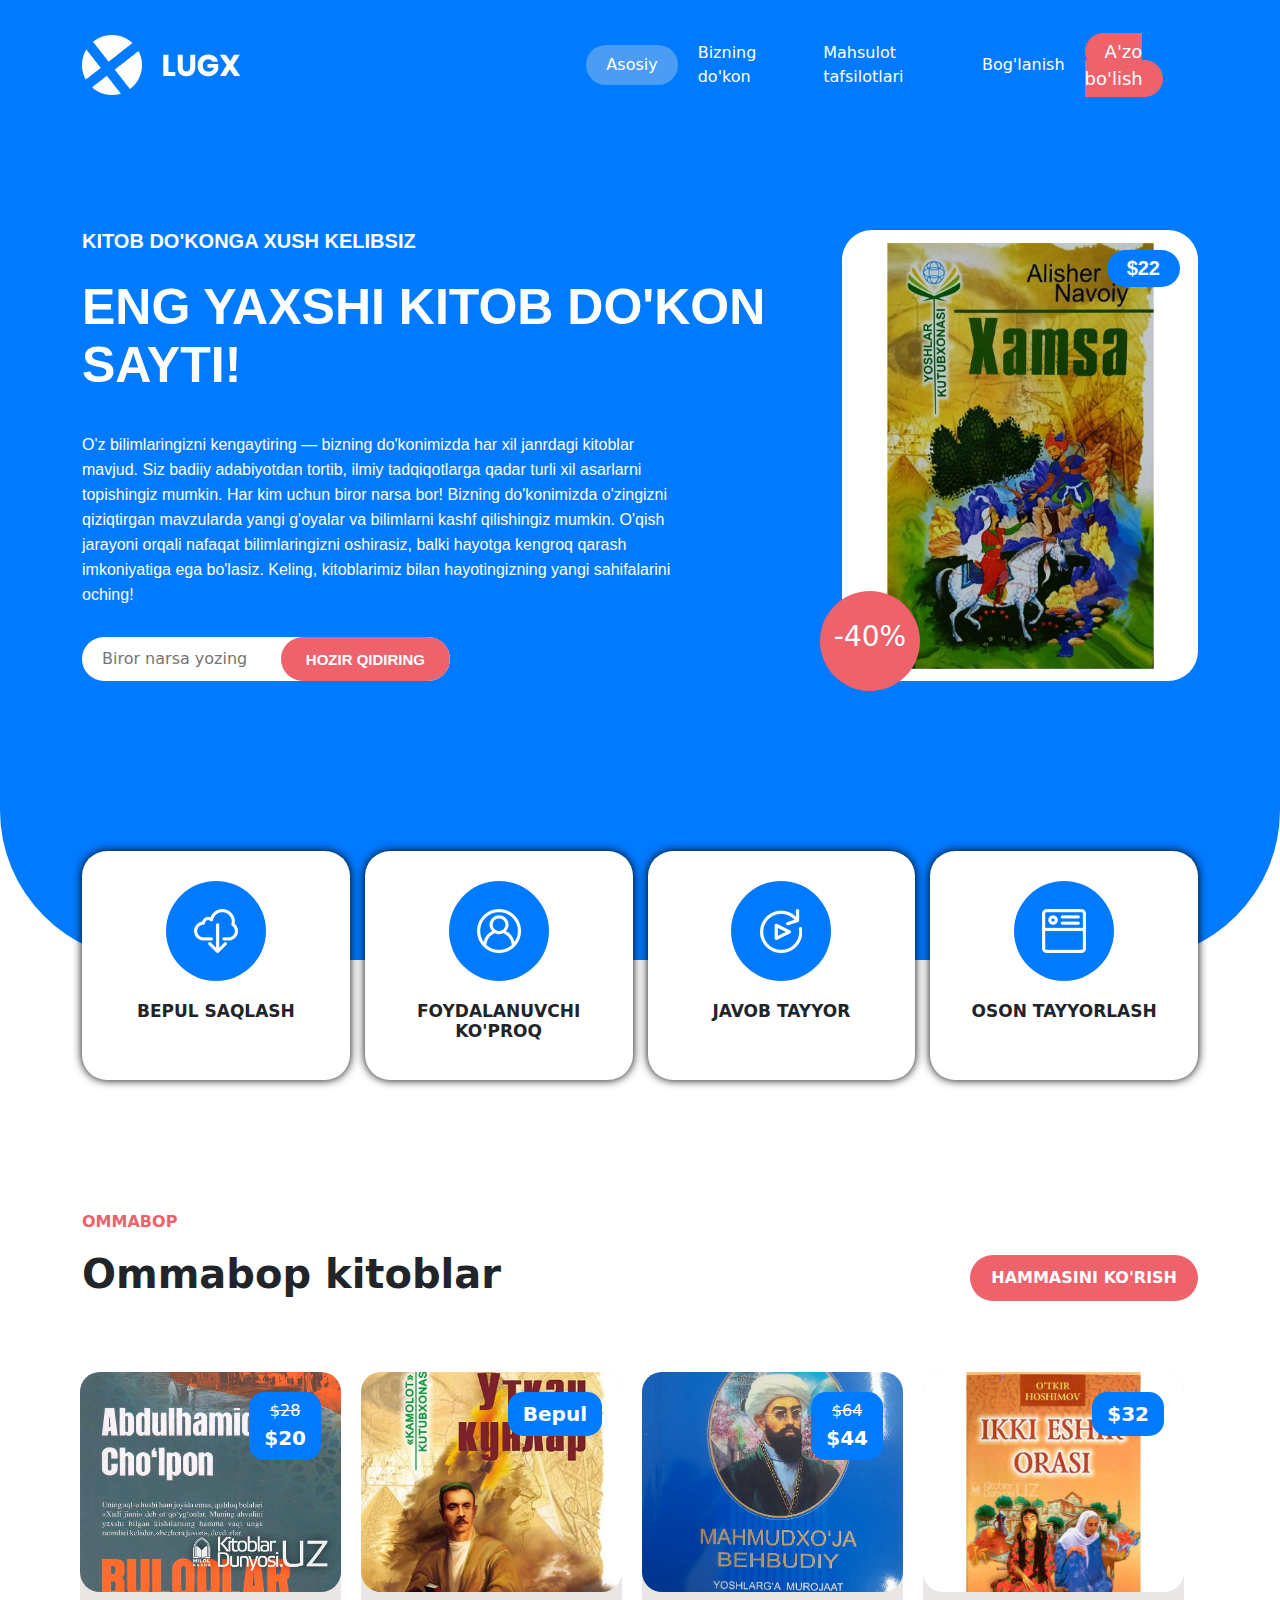
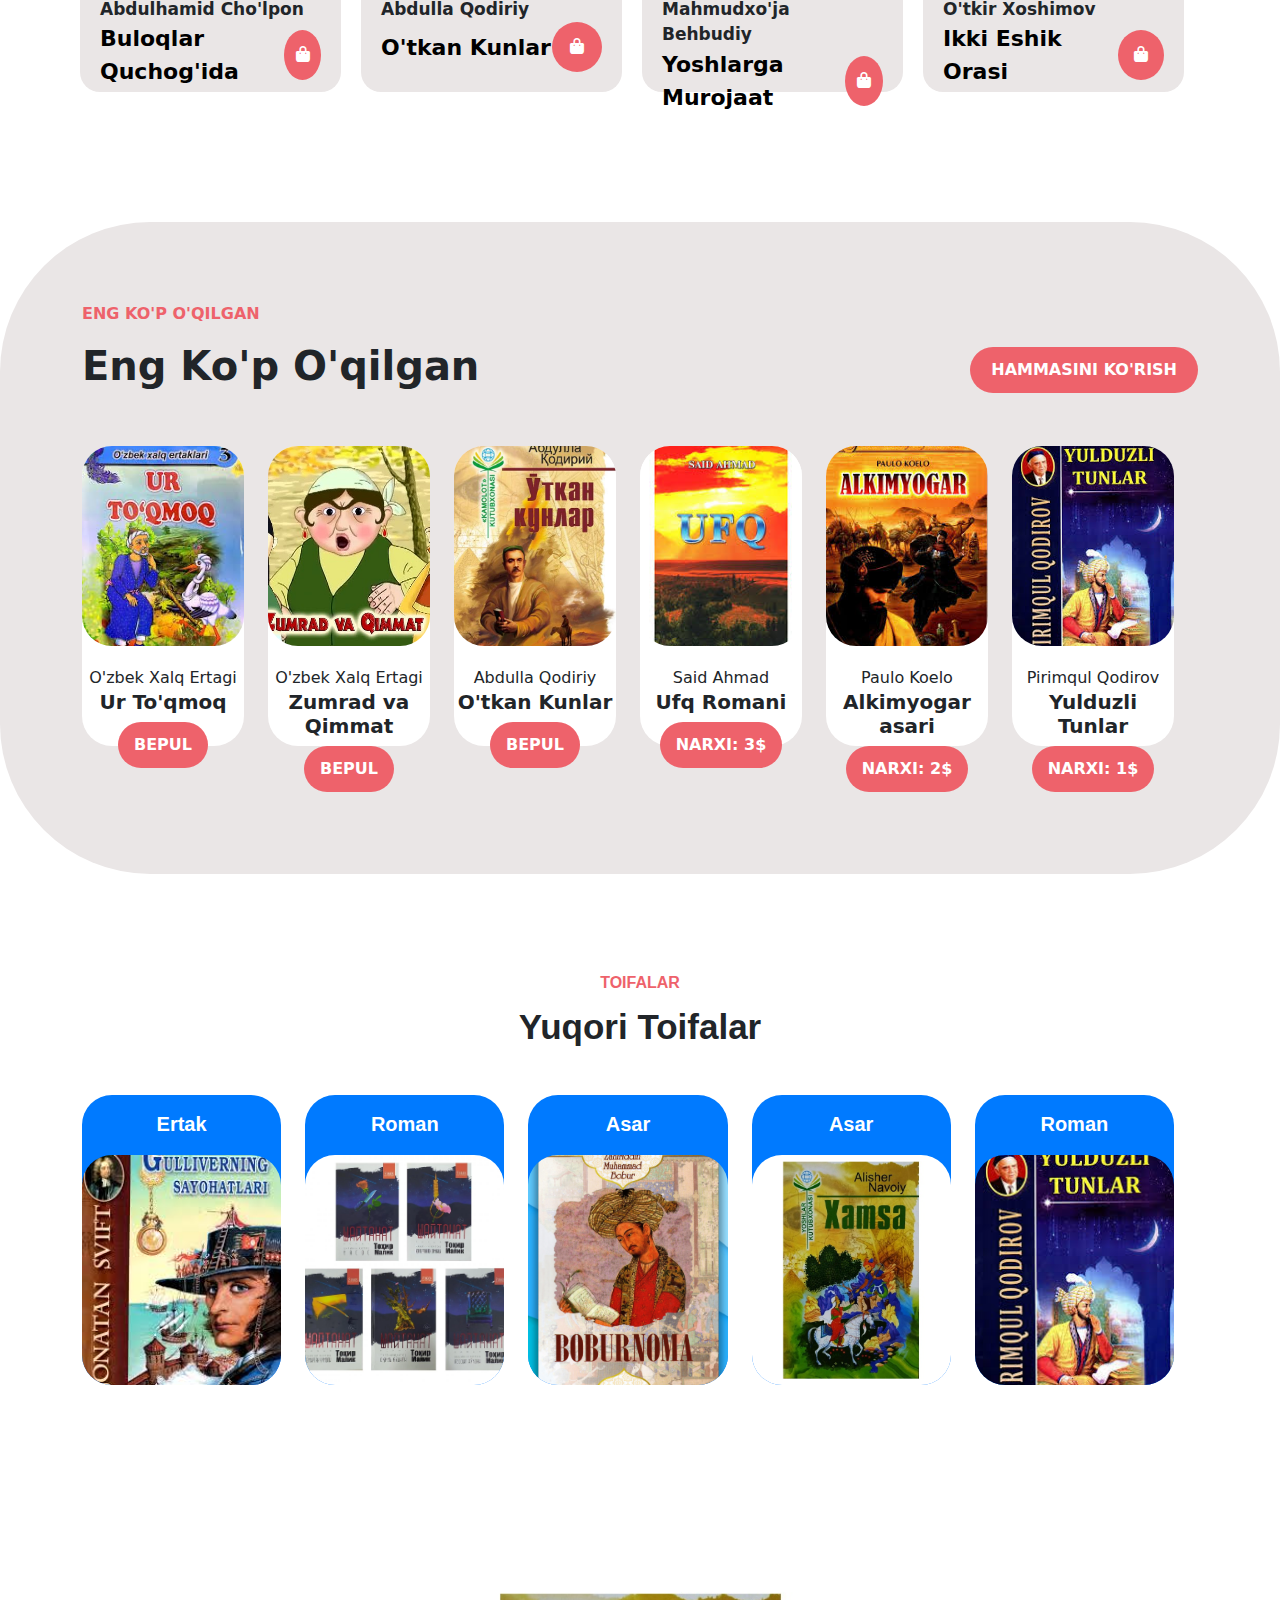
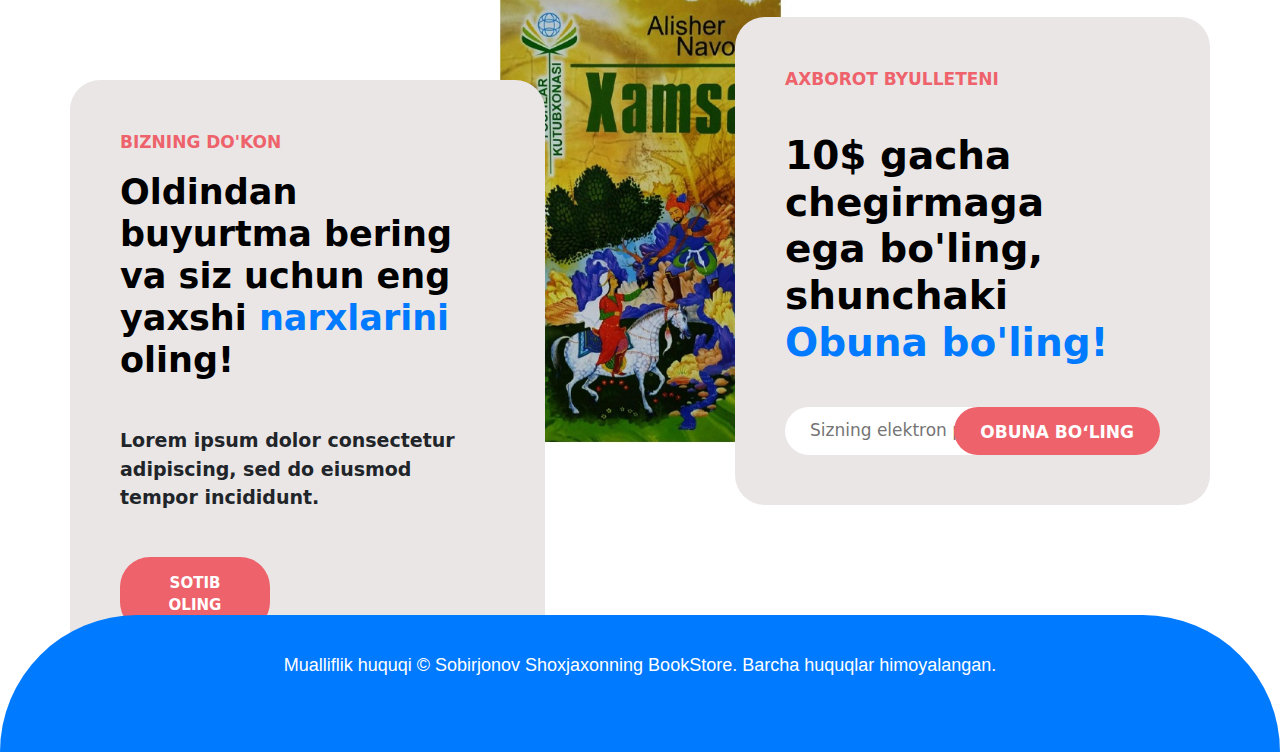
==== commit 2723cbc4: "Men ma'lumotlarni almashtirdim" ====
--- a/index.html
+++ b/index.html
@@ -21,19 +21,19 @@
                     <div class="collapse navbar-collapse" id="navbarNav">
                         <ul class="navbar-nav ms-auto">
                             <li class="nav-item">
-                                <a class="nav-link active" aria-current="page" href="index.html">Home</a>
+                                <a class="nav-link active" aria-current="page" href="index.html">Asosiy</a>
                             </li>
                             <li class="nav-item">
-                                <a class="nav-link" href="shop.html">Our Shop</a>
+                                <a class="nav-link" href="shop.html">Bizning do'kon</a>
                             </li>
                             <li class="nav-item">
-                                <a class="nav-link" href="#">Product Details</a>
+                                <a class="nav-link" href="single.html">Mahsulot tafsilotlari</a>
                             </li>
                             <li class="nav-item">
-                                <a class="nav-link" href="#">Contact Us</a>
+                                <a class="nav-link" href="contact.html">Bog'lanish</a>
                             </li>
                             <li class="nav-item">
-                                <a class="nav-button" href="#">SIGN IN</a>
+                                <a class="nav-button" href="#">A'zo bo'lish</a>
                             </li>
                         
                         </ul>
@@ -49,23 +49,23 @@
                 <div class="row">
     
                     <div class="left-content col-lg-8 col-md-7 col-sm-12">
-                        <h3>welcome to lugx</h3>
-                        <h1>Best gaming site ever!</h1>
-                        <p>LUGX Gaming is free Bootstrap 5 HTML CSS website template for your gaming websites. You can download use this layout for commercial purposes. Please tell your freinds about TemplateMo.</p>
+                        <h3>kitob do'konga xush kelibsiz</h3>
+                        <h1>Eng yaxshi kitob do'kon sayti!</h1>
+                        <p>O'z bilimlaringizni kengaytiring — bizning do'konimizda har xil janrdagi kitoblar mavjud. Siz badiiy adabiyotdan tortib, ilmiy tadqiqotlarga qadar turli xil asarlarni topishingiz mumkin. Har kim uchun biror narsa bor! Bizning do'konimizda o'zingizni qiziqtirgan mavzularda yangi g'oyalar va bilimlarni kashf qilishingiz mumkin. O'qish jarayoni orqali nafaqat bilimlaringizni oshirasiz, balki hayotga kengroq qarash imkoniyatiga ega bo'lasiz. Keling, kitoblarimiz bilan hayotingizning yangi sahifalarini oching!</p>
                         <form action="">
         
                             <div class="input">
-                                <input type="search" placeholder="Type Something">
+                                <input type="search" placeholder="Biror narsa yozing">
                             </div>
                             <div class="button">
-                                <button type="submit">search now</button>
+                                <button type="submit">hozir qidiring</button>
                             </div>
         
                         </form>
                     </div>
                     <div class="right-image col-lg-4 col-md-5 col-sm-12">
         
-                        <img src="images/banner-image.jpg" alt="">
+                        <img src="images/banner-image.jpeg" alt="">
                         <div class="price">
                             <p>$22</p>
                         </div>
@@ -81,28 +81,28 @@
                                 <div class="circle">
                                     <img src="images/featured-01.png" alt="">
                                 </div>
-                                <h3>free storage</h3>
+                                <h3>bepul saqlash</h3>
                             </div>
                             <div class="featured col-lg-3 col-md-6 col-sm-12">
                                 
                                 <div class="circle">
                                     <img src="images/featured-02.png" alt="">
                                 </div>
-                                <h3>user more</h3>
+                                <h3>foydalanuvchi ko'proq</h3>
                             </div>
                             <div class="featured col-lg-3 col-md-6 col-sm-12">
                                 
                                 <div class="circle">
                                     <img src="images/featured-03.png" alt="">
                                 </div>
-                                <h3>reply ready</h3>
+                                <h3>javob tayyor</h3>
                             </div>
                             <div class="featured col-lg-3 col-md-6 col-sm-12">
                                 
                                 <div class="circle">
                                     <img src="images/featured-04.png" alt="">
                                 </div>
-                                <h3>easy layout</h3>
+                                <h3>oson tayyorlash</h3>
                             </div>
                     </div>
     
@@ -115,10 +115,10 @@
     
                     <div class="title">
     
-                        <p>trending</p>
+                        <p>Ommabop</p>
                         <div class="texts">
-                            <h3>Trending Games</h3>
-                            <a href="" class="btn">view all</a>
+                            <h3>Ommabop kitoblar</h3>
+                            <a href="shop.html" class="btn">Hammasini ko'rish</a>
                         </div>
         
                     </div>
@@ -128,7 +128,7 @@
                             <div class="card col-lg-3 col-md-6 col-sm-6">
                                 <div class="item">
                                     <div class="card-image">
-                                        <a href="">
+                                        <a href="single.html">
                                             <img class="img-fluid" src="images/trending/trending-01.jpg" alt="">
                                         </a>
                                         <div class="price">
@@ -138,12 +138,12 @@
                                     </div>
                                     <div class="card-content">
             
-                                        <p>Action</p>
+                                        <p>Abdulhamid Cho'lpon</p>
                                         <div class="assasin">
             
-                                            <p>assasin creed</p>
+                                            <p>Buloqlar quchog'ida</p>
                                             <div class="circle">
-                                                <a href="">
+                                                <a href="single.html">
                                                     <i class="fa-solid fa-shopping-bag"></i>
                                                 </a>
                                             </div>
@@ -154,21 +154,21 @@
                             <div class="card col-lg-3 col-md-6 col-sm-6">
                                 <div class="item">
                                     <div class="card-image">
-                                        <a href="">
+                                        <a href="https://arm.navoiy-uni.uz/wp-content/uploads/2019/04/utgan_kunlar_ziyouz_com.pdf">
                                             <img class="img-fluid" src="images/trending/trending-02.jpg" alt="">
                                         </a>
                                         <div class="price">
-                                            <p class="young-price">$44</p>
+                                            <p class="young-price">Bepul</p>
                                         </div>
                                     </div>
                                     <div class="card-content">
             
-                                        <p>Action</p>
+                                        <p>Abdulla Qodiriy</p>
                                         <div class="assasin">
             
-                                            <p>assasin creed</p>
+                                            <p>O'tkan kunlar</p>
                                             <div class="circle">
-                                                <a href="">
+                                                <a href="https://arm.navoiy-uni.uz/wp-content/uploads/2019/04/utgan_kunlar_ziyouz_com.pdf">
                                                     <i class="fa-solid fa-shopping-bag"></i>
                                                 </a>
                                             </div>
@@ -179,7 +179,7 @@
                             <div class="card col-lg-3 col-md-6 col-sm-6">
                                 <div class="item">
                                     <div class="card-image">
-                                        <a href="">
+                                        <a href="single.html">
                                             <img class="img-fluid" src="images/trending/trending-03.jpg" alt="">
                                         </a>
                                         <div class="price">
@@ -189,12 +189,12 @@
                                     </div>
                                     <div class="card-content">
             
-                                        <p>Action</p>
+                                        <p>Mahmudxo'ja Behbudiy</p>
                                         <div class="assasin">
             
-                                            <p>assasin creed</p>
+                                            <p>Yoshlarga murojaat</p>
                                             <div class="circle">
-                                                <a href="">
+                                                <a href="single.html">
                                                     <i class="fa-solid fa-shopping-bag"></i>
                                                 </a>
                                             </div>
@@ -205,7 +205,7 @@
                             <div class="card col-lg-3 col-md-6 col-sm-6">
                                 <div class="item">
                                     <div class="card-image">
-                                        <a href="">
+                                        <a href="single.html">
                                             <img class="img-fluid" src="images/trending/trending-04.jpg" alt="">
                                         </a>
                                         <div class="price">
@@ -214,12 +214,12 @@
                                     </div>
                                     <div class="card-content">
             
-                                        <p>Action</p>
+                                        <p>O'tkir Xoshimov</p>
                                         <div class="assasin">
             
-                                            <p>assasin creed</p>
+                                            <p>Ikki Eshik Orasi</p>
                                             <div class="circle">
-                                                <a href="">
+                                                <a href="single.html">
                                                     <i class="fa-solid fa-shopping-bag"></i>
                                                 </a>
                                             </div>
@@ -242,10 +242,10 @@
 
                     <div class="title">
     
-                        <p>top games</p>
+                        <p>Eng Ko'p O'qilgan</p>
                         <div class="texts">
-                            <h3>Most Played</h3>
-                            <a href="" class="btn">view all</a>
+                            <h3>Eng Ko'p O'qilgan</h3>
+                            <a href="shop.html" class="btn">hammasini ko'rish</a>
                         </div>
         
                     </div>
@@ -254,14 +254,14 @@
                         <div class="game mb-5 col-lg-2 col-md-4 col-sm-6">
                             <div class="item">
                                 <div class="image">
-                                    <a href="">
+                                    <a href="https://ertak.uz/tale/190">
                                         <img class="img-fluid" src="images/games/top-game-01.jpg" alt="">
                                     </a>
                                 </div>
                                 <div class="game-content">
-                                    <p>adventure</p>
-                                    <h3>Assasin Creed</h3>
-                                    <a href="" class="btn">explore</a>
+                                    <p>o'zbek xalq ertagi</p>
+                                    <h3>Ur To'qmoq</h3>
+                                    <a href="https://ertak.uz/tale/190" class="btn">Bepul</a>
                                 </div>
                             </div>
                         </div>
@@ -269,70 +269,70 @@
                             <div class="item">
 
                                 <div class="image">
-                                    <a href="">
+                                    <a href="https://ertak.uz/tale/263">
                                         <img class="img-fluid" src="images/games/top-game-02.jpg" alt="">
                                     </a>
                                 </div>
                                 <div class="game-content">
-                                    <p>adventure</p>
-                                    <h3>Assasin Creed</h3>
-                                    <a href="" class="btn">explore</a>
+                                    <p>o'zbek xalq ertagi</p>
+                                    <h3>Zumrad va Qimmat</h3>
+                                    <a href="https://ertak.uz/tale/263" class="btn">Bepul</a>
                                 </div>
                             </div>
                         </div>
                         <div class="game mb-5 col-lg-2 col-md-4 col-sm-6">
                             <div class="item">
                                 <div class="image">
-                                    <a href="">
-                                        <img class="img-fluid" src="images/games/top-game-03.jpg" alt="">
+                                    <a href="https://arm.navoiy-uni.uz/wp-content/uploads/2019/04/utgan_kunlar_ziyouz_com.pdf">
+                                        <img class="img-fluid" src="images/trending/trending-02.jpg" alt="">
                                     </a>
                                 </div>
                                 <div class="game-content">
-                                    <p>adventure</p>
-                                    <h3>Assasin Creed</h3>
-                                    <a href="" class="btn">explore</a>
+                                    <p>abdulla qodiriy</p>
+                                    <h3>O'tkan Kunlar</h3>
+                                    <a href="https://arm.navoiy-uni.uz/wp-content/uploads/2019/04/utgan_kunlar_ziyouz_com.pdf" class="btn">Bepul</a>
                                 </div>
                             </div>
                         </div>
                         <div class="game mb-5 col-lg-2 col-md-4 col-sm-6">
                             <div class="item">
                                 <div class="image">
-                                    <a href="">
+                                    <a href="single.html">
                                         <img class="img-fluid" src="images/games/top-game-04.jpg" alt="">
                                     </a>
                                 </div>
                                 <div class="game-content">
-                                    <p>adventure</p>
-                                    <h3>Assasin Creed</h3>
-                                    <a href="" class="btn">explore</a>
+                                    <p>Said Ahmad</p>
+                                    <h3>Ufq Romani</h3>
+                                    <a href="single.html" class="btn">Narxi: 3$</a>
                                 </div>
                             </div>
                         </div>
                         <div class="game mb-5 col-lg-2 col-md-4 col-sm-6">
                             <div class="item">
                                 <div class="image">
-                                    <a href="">
+                                    <a href="single.html">
                                         <img class="img-fluid" src="images/games/top-game-05.jpg" alt="">
                                     </a>
                                 </div>
                                 <div class="game-content">
-                                    <p>adventure</p>
-                                    <h3>Assasin Creed</h3>
-                                    <a href="" class="btn">explore</a>
+                                    <p>paulo koelo</p>
+                                    <h3>Alkimyogar asari</h3>
+                                    <a href="single.html" class="btn">Narxi: 2$</a>
                                 </div>
                             </div>
                         </div>
                         <div class="game mb-5 col-lg-2 col-md-4 col-sm-6">
                             <div class="item">
                                 <div class="image">
-                                    <a href="">
+                                    <a href="single.html">
                                         <img class="img-fluid" src="images/games/top-game-06.jpg" alt="">
                                     </a>
                                 </div>
                                 <div class="game-content">
-                                    <p>adventure</p>
-                                    <h3>Assasin Creed</h3>
-                                    <a href="" class="btn">explore</a>
+                                    <p>pirimqul qodirov</p>
+                                    <h3>Yulduzli Tunlar</h3>
+                                    <a href="single.html" class="btn">Narxi: 1$</a>
                                 </div>
                             </div>
                         </div>
@@ -346,8 +346,8 @@
                 <div class="row">
     
                     <div class="category-title">
-                        <p>categories</p>
-                        <h3>Top Categories</h3>
+                        <p>toifalar</p>
+                        <h3>Yuqori Toifalar</h3>
                     </div>
                     <div class="categories row row-cols-lg-5 row-cols-md-3 row-cols-sm-2">
     
@@ -355,10 +355,10 @@
                             <div class="item">
     
                                 <div class="text">
-                                    <p>action</p>
-                                </div>
-                                <div class="image">
-                                    <a href="">
+                                    <p>Ertak</p>
+                                </div>
+                                <div class="image">
+                                    <a href="shop.html">
                                         <img src="images/topcategories/categories-01.jpg" alt="">
                                     </a>
                                 </div>
@@ -369,11 +369,11 @@
                             <div class="item">
     
                                 <div class="text">
-                                    <p>action</p>
-                                </div>
-                                <div class="image">
-                                   <a href="">
-                                    <img src="images/topcategories/categories-05.jpg" alt="">
+                                    <p>roman</p>
+                                </div>
+                                <div class="image">
+                                   <a href="shop.html">
+                                    <img src="images/topcategories/categories-05.webp" alt="">
                                    </a>
                                 </div>
     
@@ -383,10 +383,10 @@
     
                             <div class="item">
                                 <div class="text">
-                                    <p>action</p>
-                                </div>
-                                <div class="image">
-                                    <a href="">
+                                    <p>Asar</p>
+                                </div>
+                                <div class="image">
+                                    <a href="shop.html">
                                         <img src="images/topcategories/categories-03.jpg" alt="">
                                     </a>
                                 </div>
@@ -397,11 +397,11 @@
     
                             <div class="item">
                                 <div class="text">
-                                    <p>action</p>
-                                </div>
-                                <div class="image">
-                                   <a href="">
-                                    <img src="images/topcategories/categories-04.jpg" alt="">
+                                    <p>Asar</p>
+                                </div>
+                                <div class="image">
+                                   <a href="shop.html">
+                                    <img src="images/banner-image.jpeg" alt="">
                                    </a>
                                 </div>
                             </div>
@@ -411,11 +411,11 @@
     
                             <div class="item">
                                 <div class="text">
-                                    <p>action</p>
-                                </div>
-                                <div class="image">
-                                   <a href="">
-                                    <img src="images/topcategories/categories-05 (1).jpg" alt="">
+                                    <p>roman</p>
+                                </div>
+                                <div class="image">
+                                   <a href="shop.html">
+                                    <img src="images/games/top-game-06.jpg" alt="">
                                    </a>
                                 </div>
                             </div>
@@ -431,24 +431,24 @@
                 <div class="row">
 
                         <div class="image col-lg-5 d-lg-block d-md-none d-sm-none">
-                            <img class="img-fluid" src="images/games/top-game-02.jpg" alt="">
+                            <img class="img-fluid" src="images/banner-image.jpeg" alt="">
                         </div>
                         <div class="shop col-lg-5 col-md-12 col-sm-12 d-lg-block d-md-none d-sm-none">
-                            <p>our shop</p>
-                            <h3>Go Pre-Order Buy & Get Best <span>Prices</span> For You!</h3>
+                            <p>bizning do'kon</p>
+                            <h3>Oldindan buyurtma bering va siz uchun eng yaxshi <span>narxlarini</span> oling!</h3>
                             <p>Lorem ipsum dolor consectetur adipiscing, sed do eiusmod tempor incididunt.</p>
-                            <a href="" class="btn">shop now</a>
+                            <a href="shop.html" class="btn">Sotib oling</a>
                         </div>
                         <div class="newsletter col-lg-5 col-md-12 col-sm-12 d-lg-block d-md-none d-sm-none">
-                            <p>newsletter</p>
-                            <h3>Get Up To $100 Off Just Buy <span>Subscribe</span> Newsletter!</h3>
+                            <p>axborot byulleteni</p>
+                            <h3>10$ gacha chegirmaga ega bo'ling, shunchaki <span>Obuna bo'ling!</span></h3>
                             <form action="">
     
                                 <div class="input">
     
-                                    <input type="text" placeholder="Your email...">
+                                    <input type="text" placeholder="Sizning elektron pochtangiz...">
                                     <div class="btn">
-                                        <button type="submit">Subscribe now</button>
+                                        <button type="submit">obuna boʻling</button>
                                     </div>
                                 </div>
     
@@ -487,7 +487,7 @@
     <footer>
         <section class="footer">
             <div class="container">
-                <p>Copyright © 2048 LUGX Gaming Company. All rights reserved. <a href="">Design: TemplateMo</a></p>
+                <p>Mualliflik huquqi © Sobirjonov Shoxjaxonning BookStore. Barcha huquqlar himoyalangan.</p>
             </div>
         </section>
     </footer>
--- a/style.css
+++ b/style.css
@@ -7,7 +7,6 @@
 /* home */
 
 section.header{
-
     background-color: #007aff;
     padding: 20px 0;
 }
@@ -49,7 +48,6 @@
 }
 
 .navbar-nav .nav-item .nav-link{
-
     color: white;
     font-size: 16px;
     border-radius: 20px;
@@ -57,7 +55,6 @@
 }
 
 .navbar-nav{
-
     width: 60%;
     display: flex;
     justify-content: space-between;
@@ -65,7 +62,6 @@
 }
 
 .navbar-nav .nav-item .nav-button{
-
     background-color: #ee626b;
     text-decoration: none;
     list-style: none;
@@ -76,21 +72,17 @@
 }
 
 .navbar-nav .nav-link:hover{
-
     background-color: #4b9cf3;
     transition: 0.5s;
 }
 
-
 .navbar-nav .nav-link.active{
-
     background-color: #4b9cf3;
 }
 
 /* homepage */
 
 section.homepage{
-
     display: flex;
     background-color: #007aff;
     align-items: center;
@@ -101,29 +93,24 @@
 }
 
 .left-content{
-
     display: flex;
     justify-content: center;
     flex-direction: column;
     color: white;
-
 }
 
 .left-content h3{
-
     font: 700 20px sans-serif;
     text-transform: uppercase;
     margin-bottom: 25px;
 }
 
 .left-content h1{
-
     font: 700 50px sans-serif;
     text-transform: uppercase;
 }
 
 .left-content p{
-
     font: 500 16px sans-serif;
     line-height: 25px;
     width: 80%;
@@ -131,29 +118,24 @@
 }
 
 .left-content form{
-
     display: flex;
     width: 50%;
     position: relative;
 }
 
 .left-content form .input{
-
     width: 100%;
 }
 
 .left-content form .button{
-
     position: absolute;
     right: 0;
     bottom: 0;
     top: 0;
-    /* border: 2px solid green; */
     border-radius: 25px;
 }
 
 .left-content form .button button{
-
     background-color: #ee626b;
     border: none;
     width: 100%;
@@ -166,7 +148,6 @@
 }
 
 .left-content form .input input{
-
     padding: 10px 20px;
     outline: none;
     border: none;
@@ -176,14 +157,12 @@
 }
 
 .right-image{
-
     display: flex;
     align-items: center;
     position: relative;
 }
 
 .right-image img{
-
     width: 100%;
     height: 100%;
     object-fit: cover;
@@ -191,7 +170,6 @@
 }
 
 .right-image .price{
-
     position: absolute;
     right: 30px;
     top: 20px;
@@ -208,7 +186,6 @@
 
 
 .right-image .circle{
-
     position: absolute;
     bottom: -10px;
     left: -10px;
@@ -230,7 +207,6 @@
 }
 
 .featureds{
-
     position: relative;
     bottom: -170px;
     margin: 0 auto;
@@ -239,7 +215,6 @@
 }
 
 .featureds .featured{
-
     background-color: white;
     text-align: center;
     padding: 30px;
@@ -251,7 +226,6 @@
 }
 
 .featured .circle{
-
     width: 100px;
     height: 100px;
     border-radius: 100%;
@@ -264,12 +238,10 @@
 }
 
 .featured:hover .circle{
-
     background-color: #ee626b;
 }
 
 .featured h3{
-
     text-transform: uppercase;
     font-size: 17px;
     font-weight: 700;
@@ -277,16 +249,13 @@
 }
 
 /* end homepage */
-
 /* start-trending */
 
 section.trending{
-
     padding: 250px 0 130px 0;
 }
 
 .title p{
-
     font-size: 16px;
     text-transform: uppercase;
     font-weight: 800;
@@ -294,20 +263,17 @@
 }
 
 .title .texts{
-
     display: flex;
     justify-content: space-between;
     align-items: center;
 }
 
 .title .texts h3{
-
     font-size: 40px;
     font-weight: 700;
 }
 
 .title .texts .btn{
-
     padding: 10px 20px;
     border-radius: 25px;
     background-color: #ee626b;
@@ -317,12 +283,10 @@
 }
 
 section.trending .trending-cards{
-
     margin-top: 50px;
 }
 
 section.trending .trending-cards .card{
-
     height: 320px;
     padding: 0 10px;
     border: none;
@@ -330,14 +294,12 @@
 }
 
 section.trending .card .card-image{
-
     height: 220px;
     border-radius: 20px;
     position: relative;
 }
 
 section.trending .card .card-image img{
-
     width: 100%;
     height: 100%;
     border-radius: 20px;
@@ -345,7 +307,6 @@
 }
 
 section.trending .card .card-image .price{
-
     position: absolute;
     top: 20px;
     right: 20px;
@@ -357,48 +318,41 @@
 }
 
 section.trending .card .card-image .price p{
-
     margin-bottom: 0;
     font-size: 16px;
     text-decoration: line-through;
 }
 
 section.trending .card .card-image .price .young-price{
-
     font-weight: 700;
     font-size: 20px;
     text-decoration: none;
 }
 
 section.trending .card .card-content{
-
     height: 100px;
     padding: 5px 20px 0 20px;
 }
 
 section.trending .card .item{
-
     background-color: rgb(234, 230, 230);
     height: 100%;
     border-radius: 20px;
 }
 
 section.trending .card .card-content p:nth-of-type(1){
-
     font-size: 17px;
     font-weight: 600;
     margin: 0;
 }
 
 section.trending .card .card-content .assasin{
-
     display: flex;
     justify-content: space-between;
     align-items: center;
 }
 
 section.trending .card .card-content .assasin p{
-
     text-transform: capitalize;
     color: black;
     font-size: 22px;
@@ -406,7 +360,6 @@
 }
 
 section.trending .card .card-content .assasin .circle{
-
     width: 50px;
     height: 50px;
     background-color: #ee626b;
@@ -419,39 +372,31 @@
 }
 
 section.trending .card .card-content .assasin .circle i{
-
     color: white;
 }
 
 section.trending .trending-cards .card:hover .assasin .circle{
-
     background-color: #007aff;
-   
 }
 
 section.trending .card:hover .card-content .assasin p{
-
     color: #007aff;
 }
 
 /* end section.trending */
-
 /* start section.topgames */
 
 section.topgames{
-
     background-color: rgb(234, 230, 230);
     padding: 80px 0;
     border-radius: 150px;
 }
 
 section.topgames .games .game{
-
     height: 300px;
 }
 
 section.topgames .games .game .item{
-
     background-color: white;
     height: 100%;
     border-radius: 30px;
@@ -459,20 +404,16 @@
 }
 
 section.topgames .games .game .image{
-
     height: 200px;
-    
 }
 
 section.topgames .games .game .image img{
-
     width: 100%;
     height: 100%;
     border-radius: 30px;
 }
 
 section.topgames .games .game .game-content{
-
     height: 100px;
     text-align: center;
     position: absolute;
@@ -483,7 +424,6 @@
 }
 
 section.topgames .games .game .game-content h3{
-
     font-size: 20px;
     font-weight: 700;
 }
@@ -495,7 +435,6 @@
 }
 
 section.topgames .games .game .game-content a{
-
     background-color: #ee626b;
     color: white;
     text-transform: uppercase;
@@ -505,25 +444,21 @@
 }
 
 img{
-
     object-fit: cover;
 }
 
 /* end topgames */
 
 section.topcategories{
-
     padding: 100px 0;
     text-align: center;
 }
 
 section.topcategories .category-title{
-
     margin-bottom: 40px;
 }
 
 section.topcategories .category-title p{
-
     font: 800 16px sans-serif;
     text-transform: uppercase;
     color: #ee626b;
@@ -531,19 +466,16 @@
 }
 
 section.topcategories .category-title h3{
-
     font: 800 35px sans-serif;
 }
 
 section.topcategories .categories .category{
-
     height: 290px;
     margin-bottom: 15px;
     
 }
 
 section.topcategories .categories .category .item{
-
     background-color: #007aff;
     height: 290px;
     border-radius: 30px;
@@ -553,20 +485,17 @@
 }
 
 section.topcategories .categories .category .image{
-
     height: 230px;
     border-radius: 30px;
 }
 
 section.topcategories .categories .category .image img{
-
     border-radius: 30px;
     width: 100%;
     height: 100%;
 }
 
 section.topcategories .categories .category .item .text{
-
     height: 60px;
     display: flex;
     align-items: center;
@@ -574,7 +503,6 @@
 }
 
 section.topcategories .categories .category .item .text p{
-
     color: white;
     text-transform: capitalize;
     font: 600 20px sans-serif;
@@ -584,32 +512,26 @@
 /* end topcategories */
 
 section.shop{
-
     padding: 80px 0;
-
 }
 
 section.shop .row{
-
     position: relative;
 }
 
 section.shop .image{
-
     margin: 0 auto;
     border-radius: 30px;
     padding: 0;
 }
 
 section.shop .image img{
-
     width: 100%;
     height: 100%;
     border-radius: 30px;
 }
 
 section.shop .shop{
-
     background-color: rgb(234, 230, 230);
     padding: 50px;
     border-radius: 30px;
@@ -621,7 +543,6 @@
 }
 
 section.shop .shop p:nth-child(1){
-
     color: #ee626b;
     text-transform: uppercase;
     font-weight: 700;
@@ -629,7 +550,6 @@
 }
 
 section.shop .shop h3{
-
     font-size: 39px;
     font-weight: 700;
     color: black;
@@ -638,19 +558,16 @@
 }
 
 section.shop .shop h3 span{
-
     color: #007aff;
 }
 
 section.shop p:nth-child(3){
-
     font-weight: 700;
     font-size: 19px;
     margin: 45px 0;
 }
 
 section.shop .shop .btn{
-
     padding: 14px 25px;
     background-color: #ee626b;
     border-radius: 30px;
@@ -662,7 +579,6 @@
 }
 
 section.shop .newsletter{
-
     background-color: rgb(234, 230, 230);
     border-radius: 30px;
     padding: 50px;
@@ -673,7 +589,6 @@
 }
 
 section.shop .newsletter p:nth-child(1){
-
     color: #ee626b;
     text-transform: uppercase;
     font-weight: 700;
@@ -681,7 +596,6 @@
 }
 
 section.shop .newsletter h3{
-
     font-size: 39px;
     font-weight: 700;
     color: black;
@@ -691,24 +605,20 @@
 }
 
 section.shop .newsletter h3 span{
-
     color: #007aff;
 }
 
 section.shop .newsletter form{
-
     display: flex;
 }
 
 section.shop .newsletter form .input{
-
     display: flex;
     position: relative;
     width: 100%;
 }
 
 section.shop .newsletter form .input input{
-
     padding: 12px 25px;
     border-radius: 30px;
     width: 100%;
@@ -717,12 +627,10 @@
 }
 
 section.shop .newsletter form .input input::placeholder{
-
     font-size: 17px;
 }
 
 section.shop .newsletter form .input .btn{
-
     position: absolute;
     right: 0;
     top: 0;
@@ -734,7 +642,6 @@
 }
 
 section.shop .newsletter form .input .btn button{
-
     background-color: transparent;
     border: none;
     color: white;
@@ -743,24 +650,9 @@
     text-transform: uppercase;
 }
 
-
-
-
-
-
-
-
-
-
-
-
-
-
 /* ikkilangan */
 
-
 section.shop .block-1{
-
     background-color: rgb(234, 230, 230);
     padding: 50px;
     border-radius: 30px;
@@ -770,7 +662,6 @@
 }
 
 section.shop .block-1 p:nth-child(1){
-
     color: #ee626b;
     text-transform: uppercase;
     font-weight: 700;
@@ -778,7 +669,6 @@
 }
 
 section.shop .block-1 h3{
-
     font-size: 39px;
     font-weight: 700;
     color: black;
@@ -787,19 +677,16 @@
 }
 
 section.shop .block-1 h3 span{
-
     color: #007aff;
 }
 
 section.shop p:nth-child(3){
-
     font-weight: 700;
     font-size: 19px;
     margin: 45px 0;
 }
 
 section.shop .block-1 .btn{
-
     padding: 14px 25px;
     background-color: #ee626b;
     border-radius: 30px;
@@ -811,15 +698,12 @@
 }
 
 section.shop .block-2{
-
     background-color: rgb(234, 230, 230);
     border-radius: 30px;
     padding: 50px;
-    
 }
 
 section.shop .block-2 p:nth-child(1){
-
     color: #ee626b;
     text-transform: uppercase;
     font-weight: 700;
@@ -827,7 +711,6 @@
 }
 
 section.shop .block-2 h3{
-
     font-size: 39px;
     font-weight: 700;
     color: black;
@@ -837,24 +720,20 @@
 }
 
 section.shop .block-2 h3 span{
-
     color: #007aff;
 }
 
 section.shop .block-2 form{
-
     display: flex;
 }
 
 section.shop .block-2 form .input{
-
     display: flex;
     position: relative;
     width: 100%;
 }
 
 section.shop .block-2 form .input input{
-
     padding: 12px 25px;
     border-radius: 30px;
     width: 100%;
@@ -863,12 +742,10 @@
 }
 
 section.shop .block-2 form .input input::placeholder{
-
     font-size: 17px;
 }
 
 section.shop .block-2 form .input .btn{
-
     position: absolute;
     right: 0;
     top: 0;
@@ -876,11 +753,9 @@
     border-radius: 30px;
     padding: 12px 25px;
     background-color: #ee626b;
-    
 }
 
 section.shop .block-2 form .input .btn button{
-
     background-color: transparent;
     border: none;
     color: white;
@@ -890,12 +765,8 @@
 }
 
 /* ikkilangan */
-
 /* end section.shop */
-
-
 section.footer{
-
     background-color: #007aff;
     color: white;
     padding: 40px 30px 60px 30px;
@@ -906,22 +777,17 @@
 }
 
 section.footer p{
-
     font: 500 18px sans-serif;
 }
 
 section.footer p a{
-
     text-decoration: none;
     color: white;
 }
 
 /* end section.footer */
-
 /* end home */
-
 /* start Our Shop */
-
 section.breadcrumb{
 
     padding: 80px 0 100px 0;
@@ -930,16 +796,13 @@
     color: white;
     border-radius: 0 0 150px 150px;
 }
-
 section.breadcrumb h1{
-
     text-transform: uppercase;
     font-weight: 700;
     font-size: 50px;
 }
 
 section.breadcrumb nav{
-
     display: flex;
     justify-content: center;
     align-items: center;
@@ -947,17 +810,14 @@
 }
 
 section.breadcrumb nav ol .shop-text{
-
     font-size: 20px;
 }
 
 section.breadcrumb nav ol{
-
     margin-bottom: 0;
 }
 
 section.breadcrumb nav ol .home-text a{
-
     text-decoration: none;
     color: white;
     font-size: 20px;
@@ -966,13 +826,11 @@
 /* end section.breadcrumb */
 
 section.galleries{
-
     padding: 80px 0;
     text-align: center;
 }
 
 section.galleries .btns{
-
     display: flex;
     justify-content: space-between;
     width: 45%;
@@ -980,7 +838,6 @@
 }
 
 section.galleries .btns label{
-
     text-transform: uppercase;
     padding: 10px 25px;
     background-color: rgb(234, 230, 230);
@@ -990,37 +847,40 @@
     display: flex;
     align-items: center;
     transition: 0.5s;
-
 }
 
 section.galleries .btns label:hover{
-
     color: #ee626b;
 }
 
-section.galleries .gallery{
-
+section.galleries input{
+
+    display: none;
+}
+
+section.galleries .btns .label.selected{
+    background-color: #ee626b; /* Tanlangan rang */
+    color: white; /* Tanlangan matn rangi */
+}
+
+section.galleries .galleriyalar .gallery{
     height: 320px;
-    border: 2px solid red;
     margin-bottom: 20px;
 }
 
-section.galleries .gallery .item{
-
+section.galleries .galleriyalar .gallery .item{
     background-color: rgb(234, 230, 230);
     border-radius: 30px;
     height: 320px;
 }
 
-section.galleries .gallery .image{
-
+section.galleries .galleriyalar .gallery .image{
     height: 220px;
     border-radius: 30px;
     position: relative;
 }
 
-section.galleries .gallery .image .price{
-
+section.galleries .galleriyalar .gallery .image .price{
     position: absolute;
     right: 20px;
     top: 20px;
@@ -1030,33 +890,28 @@
     border-radius: 10px;
 }
 
-section.galleries .gallery .price p{
-
+section.galleries .galleriyalar .gallery .price p{
     margin-bottom: 0;
 }
 
-section.galleries .gallery .price .old-price{
-
+section.galleries .galleriyalar .gallery .price .old-price{
     text-decoration: line-through;
     font-size: 17px;
 }
 
-section.galleries .gallery .price .current-price{
-
+section.galleries .galleriyalar .gallery .price .current-price{
     font-weight: 700;
     font-size: 19px;
 }
 
-section.galleries .gallery .image img{
-
+section.galleries .galleriyalar .gallery .image img{
     width: 100%;
     height: 100%;
     border-radius: 30px;
     object-fit: cover;
 }
 
-section.galleries .gallery .action{
-
+section.galleries .galleriyalar .gallery .action{
     font-size: 17px;
     color: grey;
     text-align: left;
@@ -1064,8 +919,7 @@
     margin: 10px 0 0 0;
 }
 
-section.galleries .gallery .cread{
-
+section.galleries .galleriyalar .gallery .cread{
     display: flex;
     justify-content: space-between;
     padding: 0 30px;
@@ -1073,15 +927,13 @@
     transition: 0.5s;
 }
 
-section.galleries .gallery .cread p{
-
+section.galleries .galleriyalar .gallery .cread p{
     font: 700 19px sans-serif;
     margin: 0;
     transition: 0.5s;
 }
 
-section.galleries .gallery .cread .circle{
-
+section.galleries .galleriyalar .gallery .cread .circle{
     width: 50px;
     height: 50px;
     border-radius: 50%;
@@ -1091,75 +943,424 @@
     justify-content: center;
 }
 
-section.galleries .gallery .cread .circle i{
-
-    color: white;
-}
-
-section.galleries .gallery:hover .cread p{
-
+section.galleries .galleriyalar .gallery .cread .circle i{
+    color: white;
+}
+
+section.galleries .galleriyalar .gallery:hover .cread p{
     color: #007aff;
 }
 
-section.galleries .gallery:hover .cread .circle{
-
+section.galleries .galleriyalar .gallery:hover .cread .circle{
     background-color: #007aff;
 }
 
-
-
-
-
-
-
-
-
-
-
-
-
-
-
-
-
-
-
-
-
-
-
-
-
-
-
-
-
-
-
-
-
-
+section.galleries .galleriyalar{
+    margin-top: 50px;
+}
+
+#r1:checked ~ .galleriyalar .gallery{
+    opacity: 1;
+    transform: scale(1);
+    position: relative;
+    transition: 0.5s;
+}
+
+#r2:checked ~ .galleriyalar .adventure{
+    opacity: 1;
+    transform: scale(1);
+    position: relative;
+    transition: 0.5s;
+}
+
+#r2:checked ~ .galleriyalar .strategy,
+#r2:checked ~ .galleriyalar .racing{
+    opacity: 0;
+    transform: scale(0);
+    position: absolute;
+    transition: 0.5s;
+}
+
+#r3:checked ~ .galleriyalar .strategy{
+    opacity: 1;
+    transform: scale(1);
+    position: relative;
+    transition: 0.5s;
+}
+
+#r3:checked ~ .galleriyalar .adventure,
+#r3:checked ~ .galleriyalar .racing{
+    opacity: 0;
+    transform: scale(0);
+    position: absolute;
+    transition: 0.5s;
+}
+
+#r4:checked ~ .galleriyalar .racing{
+    opacity: 1;
+    position: relative;
+    transition: 0.5s;
+    transform: scale(1);
+}
+
+#r4:checked ~ .galleriyalar .strategy,
+#r4:checked ~ .galleriyalar .adventure{
+    opacity: 0;
+    position: absolute;
+    transition: 0.5s;
+    transform: scale(0);
+}
+
+section.galleries nav{
+   display: flex;
+   justify-content: center;
+   margin-top: 20px;
+}
+
+section.galleries nav li{
+    padding: 5px;
+}
+
+section.galleries nav li .is_active{
+    background-color: #007aff;
+    color: white;
+}
+/* end galleries */
+section.product{
+    display: flex;
+    align-items: center;
+    padding: 80px 0;
+}
+
+section.product .line{
+    height: 1px;
+    background-color: grey;
+    margin-top: 70px;
+}
+
+section.product .product-image{
+    height: 600px;
+}
+
+section.product .product-image img{
+    height: 100%;
+}
+
+section.product .product-text{
+    display: flex;
+    justify-content: space-between;
+    flex-direction: column;
+    padding: 70px 20px;
+}
+
+section.product .product-text .description-about{
+    padding: 20px 0;
+}
+
+section.product .product-text .description-about li{
+    list-style: none;
+}
+
+section.product .product-text h3{
+    font-size: 27px;
+    font-weight: 700;
+}
+
+section.product .product-text .prices{
+    display: flex;
+    align-items: center;
+}
+
+section.product .product-text .prices .old-price{
+    text-decoration: line-through;
+    font-size: 20px;
+    font-weight: 700;
+    color: grey;
+}
+
+section.product .product-text .corrent-price{
+    font-size: 30px;
+    color: #007aff;
+    font-weight: 700;
+    margin-left: 15px;
+}
+
+section.product .product-text p{
+    font-size: 15px;
+}
+
+section.product .product-text form{
+    display: flex;
+    align-items: center;
+}
+
+section.product .product-text form input{
+    padding: 10px 20px;
+    outline: none;
+    border: 1px solid grey;
+    border-radius: 30px;
+    width: 70px;
+    text-align: center;
+    background-color: rgb(236, 234, 234);
+}
+
+section.product .product-text form button{
+    padding: 10px 20px;
+    border-radius: 30px;
+    background-color: #ee626b;
+    color: white;
+    text-transform: uppercase;
+    font-size: 15px;
+    font-weight: 600;
+    border: 2px solid #ee626b;
+    margin-left: 20px;
+}
+
+section.product .product-text .description-about li{
+    margin-bottom: 10px;
+    color: #007aff;
+}
+
+section.product .product-text .description-about li span{
+    color: grey;
+    font-size: 16px;
+    text-transform: capitalize;
+    margin-right: 25px;
+}
+
+section.tabs{
+    padding: 80px 0;
+}
+
+section.tabs #tab{
+    background-color: rgb(230, 225, 225);
+    padding: 40px 40px;
+    border-radius: 30px;
+}
+
+#tab .buttons{
+    display: flex;
+    padding: 0;
+}
+
+.buttons .btn{
+    padding: 10px 20px 10px 0;
+    font-size: 20px;
+    font-weight: 700;
+    transition: 0.5s;
+    border: none;
+}
+
+.buttons .btn:nth-child(1){
+    margin-right: 50px;
+}
+
+.buttons .drow{
+    width: 1px;
+    background-color: grey;
+    border: 2px solid grey;
+    margin-right: 50px;
+}
+
+.btn.active{
+    color: #007aff;
+    border: none;
+}
+
+.show{
+    display: block;
+    transition: 0.5s;
+}
+
+.hide{
+    display: none;
+    transition: 0.5s;
+}
+
+section.tabs .tab-text{
+    transition: 0.5s;
+}
+
+section.tabs .tab-text p{
+    font-size: 17px;
+    transition: 0.5s;
+}
+/* end section.tabs */
+/* start section.related */
+section.related{
+    padding: 80px 0;
+}
+section.related .related-blocks{
+    margin-top: 50px;
+}
+
+section.related .related-blocks .related-block{
+    text-align: center;
+    height: 300px;
+}
+
+section.related .related-block .item{
+    height: 100%;
+    background-color: #007aff;
+    border-radius: 30px;
+}
+
+section.related .item .image{
+    height: 240px;
+    border-radius: 30px;
+}
+
+section.related .item .image img{
+    height: 100%;
+    width: 100%;
+    object-fit: cover;
+    border-radius: 30px;
+}
+
+section.related .item .related-text{
+    height: 60px;
+    display: flex;
+    align-items: center;
+    justify-content: center;
+    padding: 10px 0 0 0;
+}
+
+section.related .item .related-text p{
+    font-size: 20px;
+    font-weight: 700;
+    color: white;
+}
+
+/* end section.related */
+
+/* start section.contact */
+section.contact{
+    padding: 80px 0;
+}
+
+section.contact .contact-left{
+    display: flex;
+    align-items: center;
+}
+
+
+section.contact .contact-text{
+    display: flex;
+    flex-direction: column;
+    justify-content: center;
+    background-color: rgb(230, 225, 225);
+    border-radius: 30px;
+    padding:40px 50px;
+}
+
+.contact-text .contact-title p{
+    color: #ee626b;
+    text-transform: uppercase;
+    font-weight: 700;
+    font-size: 17px;
+}
+
+.contact-text .contact-title h2{
+    font-weight: 700;
+    font-size: 35px;
+}
+
+.contact-text .contact-title{
+    margin-bottom: 40px;
+}
+
+.contact-text .contact-address{
+    margin-top: 30px;
+}
+
+.contact-text .contact-address p{
+    margin: 0;
+}
+
+.contact-text .contact-address .block{
+    margin-bottom: 20px;
+}
+
+.contact-text .contact-address .block .title{
+    color: black;
+    font-weight: 700;
+    font-size: 16px;
+}
+
+.contact-text .block p{
+    color: rgb(97, 95, 95);
+    font-size: 17px;
+    font-weight: 400;
+}
+
+section.contact .contact-right form{
+    padding-top: 50px;
+}
+
+section.contact .contact-right .map{
+    height: 300px;
+    border-radius: 30px;
+}
+
+section.contact .contact-right .map iframe{
+    width: 100%;
+    height: 100%;
+    border-radius: 30px;
+}
+
+section.contact .contact-right form input{
+    width: 100%;
+    padding: 10px 15px;
+    border-radius: 30px;
+    margin-bottom: 20px;
+    border: 1px solid rgb(230, 225, 225);
+    background-color: rgb(230, 225, 225);
+}
+
+section.contact .contact-right form textarea{
+    width: 100%;
+    padding: 15px 25px;
+    background-color: rgb(230, 225, 225);
+    border-radius: 30px;
+    border: 1px solid rgb(230, 225, 225);
+    height: 150px;
+}
+
+section.contact .contact-right form button{
+    width: 100%;
+    border-radius: 30px;
+    padding: 10px 0;
+    text-transform: uppercase;
+    background-color: #ee626b;
+    color: white;
+    border: 2px solid #ee626b;
+    font-weight: 700;
+    font-size: 15px;
+    margin-top: 20px;
+}
+
+.showAll{
+
+    background-color: #ee626b;
+    color: white;
+}
 
 @media screen and (min-width: 250px) and (max-width: 576px){
-
     .navbar-nav{
         width: 100%;
         padding: 20px 0;
     }
 
     .left-content form{
-
         width: 85%;
         margin-bottom: 80px;
     }
 
     .left-content form .button button{
-        
         font: 500 15px sans-serif;
     }
 
     section.topcategories .categories{
-
         display: grid;
         grid-template-columns: repeat(2,1fr);
         gap: 5px;
@@ -1167,87 +1368,104 @@
     }
 
     section.shop .image{
-
         display: none;
     }
 
     section.shop .shop .btn{
-
         width: 63%;
     }
 
     section.shop .shop h3{
-
         font-size: 35px;
         width: 100%;
     }
 
     section.shop .shop{
-
         display: none;
     }
 
     section.shop .newsletter{
-
         display: none;
     }
 
     section.galleries .btns{
-
         width: 100%;
         margin: 0 auto;
         display: grid;
         grid-template-columns: repeat(2,1fr);
         gap: 10px;
-        
     }
 
     section.galleries .btns label{
-
         display: flex;
         justify-content: center;
     }
 
     section.breadcrumb h1{
-
         font-weight: 700;
         font-size: 40px;
     }
 
     section.breadcrumb nav ol .shop-text{
-
         font-size: 17px;
     }
 
     section.breadcrumb nav ol .home-text a{
-
         font-size: 17px;
     }
-  
+
+    section.product .product-image{
+        border: 2px solid yellow;
+        height: 400px;
+    }
     
+    
+    section.product .product-image img{
+        height: 100%;
+        width: 100%;
+    }
+
+    .buttons .btn{
+        font-size: 18px;
+        font-weight: 600;
+    }
+    
+    .buttons .btn:nth-child(1){
+        margin-right: 10px;
+    }
+    
+    .buttons .drow{
+        margin-right: 10px;
+    }
+
+    section.related .related-blocks {
+        display: grid;
+        grid-template-columns: repeat(1,1fr);
+        gap: 20px;
+    }
+
+    section.contact .contact-left{
+        margin-bottom: 50px;
+    }
 }
 
 @media screen and (min-width: 577px) and (max-width: 768px){
 
     .navbar-nav{
-
         width: 100%;
         padding: 20px 0;
     }
 
     .left-content form{
-
         width: 85%;
         margin-bottom: 80px;
     }
 
     .left-content form .button button{
-        
         font: 500 15px sans-serif;
     }
 
     section.galleries .btns{
-
         width: 100%;
         margin: 0 auto;
         display: grid;
@@ -1256,93 +1474,123 @@
     }
 
     section.breadcrumb h1{
-
         font-weight: 700;
         font-size: 40px;
     }
 
+    section.product .product-image{
+        height: 400px;
+    }
+    
+    
+    section.product .product-image img{
+        height: 100%;
+        width: 100%;
+    }
+
+    section.product .product-text{
+        padding: 20px 20px;
+    }
+
+    .buttons .btn{
+        font-size: 18px;
+        font-weight: 600;
+    }
+    
+    .buttons .btn:nth-child(1){
+        margin-right: 20px;
+    }
+    
+    .buttons .drow{
+        margin-right: 20px;
+    }
+
+    section.related .related-blocks .related-block{
+       margin-bottom: 30px;
+    }
+
+    section.contact .contact-left{
+        margin-bottom: 50px;
+    }
 }
 
 @media screen and (min-width: 769px) and (max-width: 992px){
-
     .navbar-nav{
-
         width: 100%;
         padding: 20px 0;
     }
 
     .left-content form{
-
         width: 85%;
     }
 
     .left-content form .button button{
-
         font: 500 15px sans-serif;
     }
 
     section.galleries .btns{
-
         width: 90%;
         margin: 0 auto;
     }
+
+    section.product .product-image{
+        height: 500px;
+    }
     
+    section.product .product-image img{
+        height: 100%;
+        width: 100%;
+    }
+
+    section.related .related-blocks .related-block{
+        margin-bottom: 30px;
+     }
+
+     section.contact .contact-left{
+        margin-bottom: 50px;
+    }
 }
 
 @media screen and (min-width: 993px) and (max-width: 1200px){
-
     .navbar-nav{
-
         width: 80%;
     }
 
     .left-content form{
-
         width: 80%;
     }
 
     section.shop .shop .btn{
-
         width: 50%;
     }
 
     section.shop .shop h3{
-
         font-size: 35px;
         width: 100%;
     }
 
     section.galleries .btns{
-
         width: 70%;
         margin: 0 auto;
     }
-
 }
 
 @media screen and (min-width: 1201px) and (max-width: 1400px){
-
     .navbar-nav{
-
         width: 65%;
     }
 
     section.shop .shop .btn{
-
         width: 40%;
     }
 
     section.shop .shop h3{
-
         font-size: 35px;
         width: 100%;
     }
 
     section.galleries .btns{
-
         width: 60%;
         margin: 0 auto;
     }
-
-
 }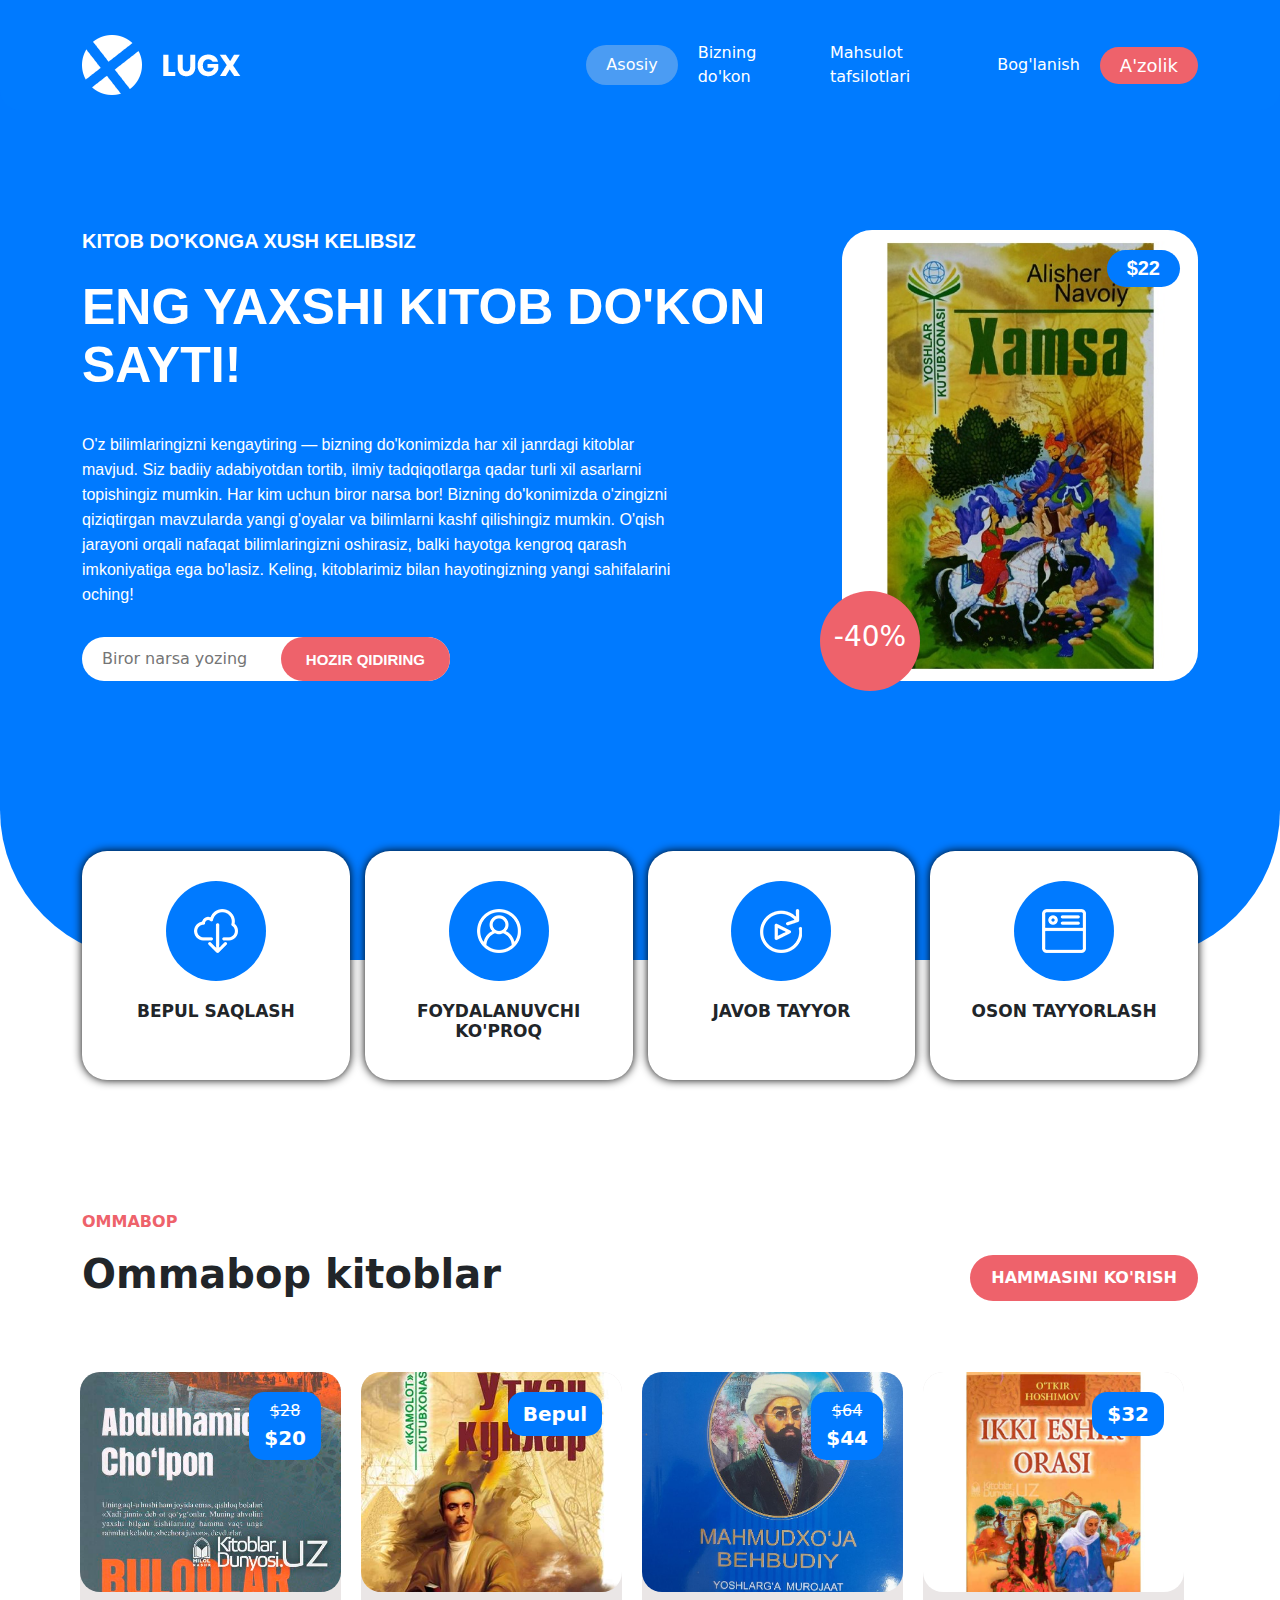
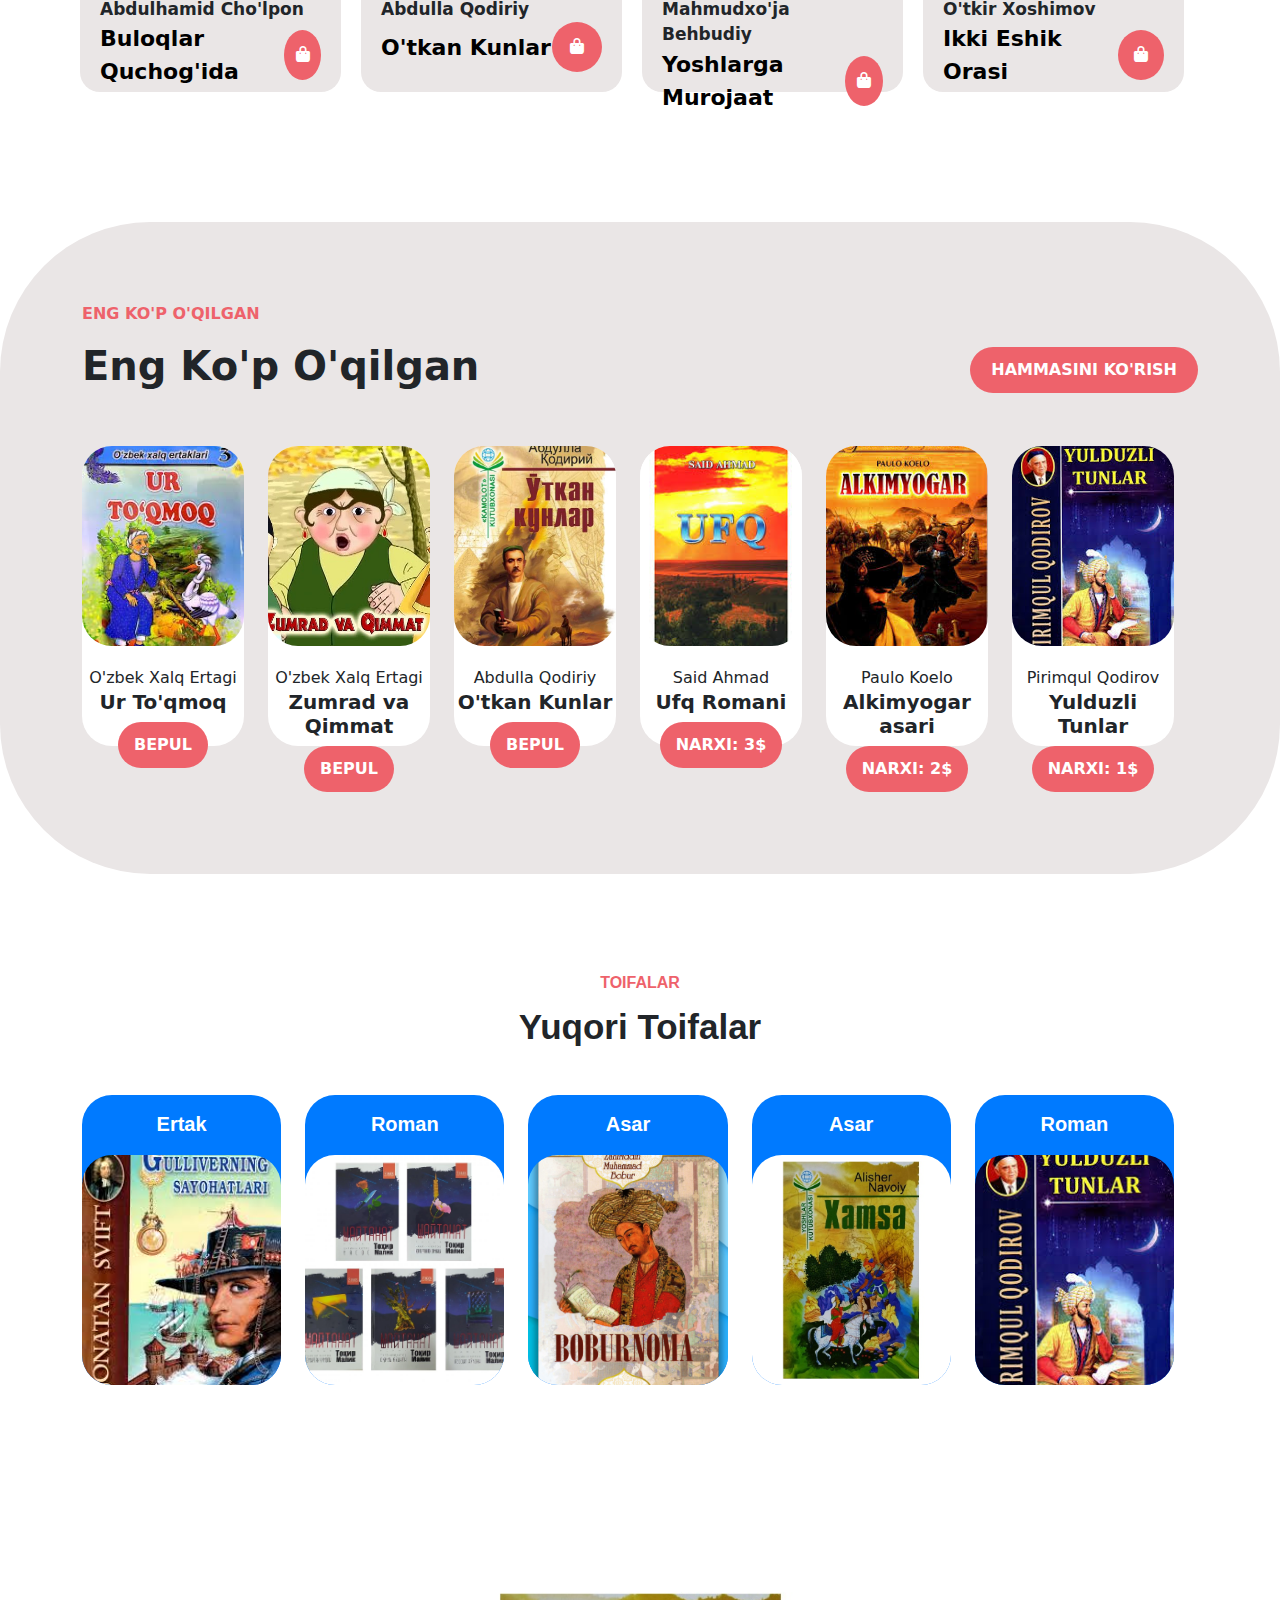
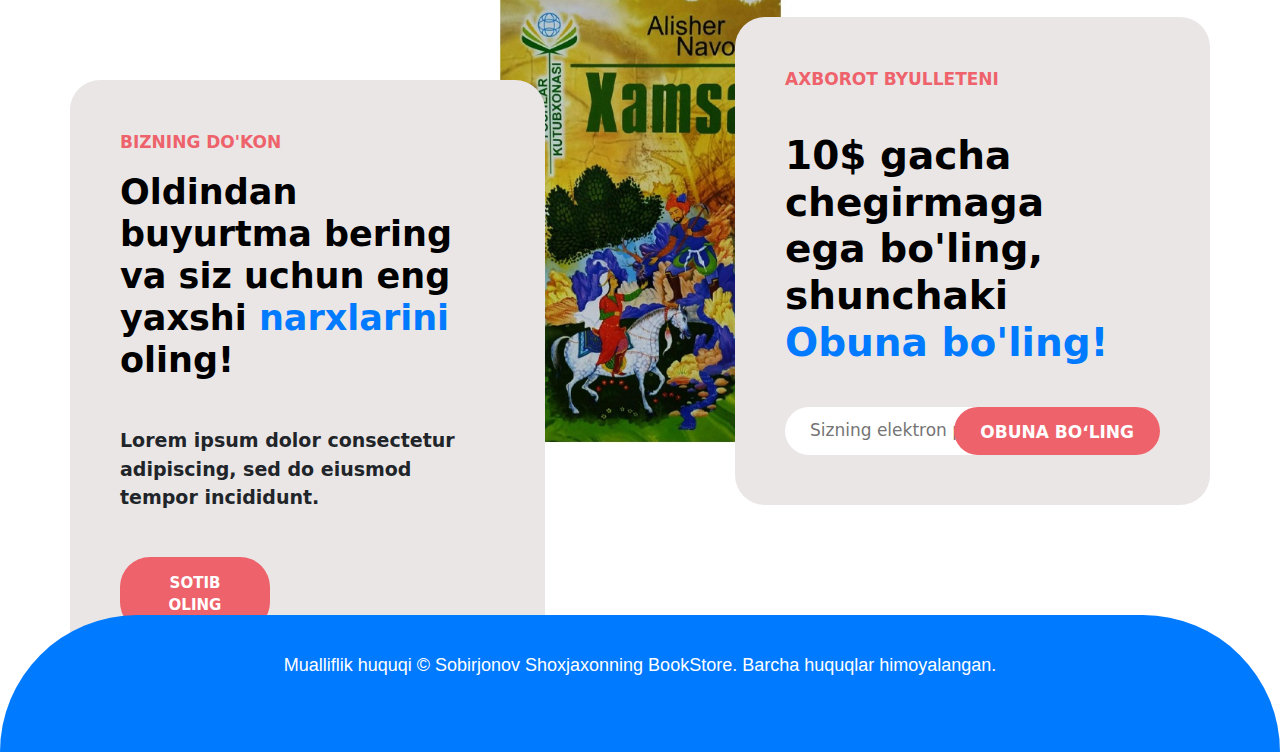
==== commit f2ad09b1: "nima bo'lsa ham sayt rivojlanyapti" ====
--- a/index.html
+++ b/index.html
@@ -33,7 +33,7 @@
                                 <a class="nav-link" href="contact.html">Bog'lanish</a>
                             </li>
                             <li class="nav-item">
-                                <a class="nav-button" href="#">A'zo bo'lish</a>
+                                <a class="nav-button" href="#">A'zolik</a>
                             </li>
                         
                         </ul>
@@ -457,21 +457,21 @@
 
                         <!-- Bu ikala div image va shop divlari lg oynada korinsa bular esa md va sm oynalarda ko'rinda. Sababi postion-absolut image va shop divlariga bersam ekran kichiklashganda footer dan o'tib pastga tushib ketyapti. postion-relative row ga berilgan -->
                         <div class="block-1 col-md-12 col-sm-12 d-lg-none d-md-block d-sm-block mb-5">
-                            <p>our shop</p>
-                            <h3>Go Pre-Order Buy & Get Best <span>Prices</span> For You!</h3>
+                            <p>bizning do'kon</p>
+                            <h3>Oldindan buyurtma bering va siz uchun eng yaxshi <span>narxlarini</span> oling!</h3>
                             <p>Lorem ipsum dolor consectetur adipiscing, sed do eiusmod tempor incididunt.</p>
-                            <a href="" class="btn">shop now</a>
+                            <a href="shop.html" class="btn">Sotib oling</a>
                         </div>
                         <div class="block-2 col-md-12 col-sm-12 d-lg-none d-md-block d-sm-block">
-                            <p>newsletter</p>
-                            <h3>Get Up To $100 Off Just Buy <span>Subscribe</span> Newsletter!</h3>
+                            <p>axborot byulleteni</p>
+                            <h3>10$ gacha chegirmaga ega bo'ling, shunchaki <span>Obuna bo'ling!</span></h3>
                             <form action="">
     
                                 <div class="input">
     
-                                    <input type="text" placeholder="Your email...">
+                                    <input type="text" placeholder="Sizning elektron pochtangiz...">
                                     <div class="btn">
-                                        <button type="submit">Subscribe now</button>
+                                        <button type="submit">obuna boʻling</button>
                                     </div>
                                 </div>
     
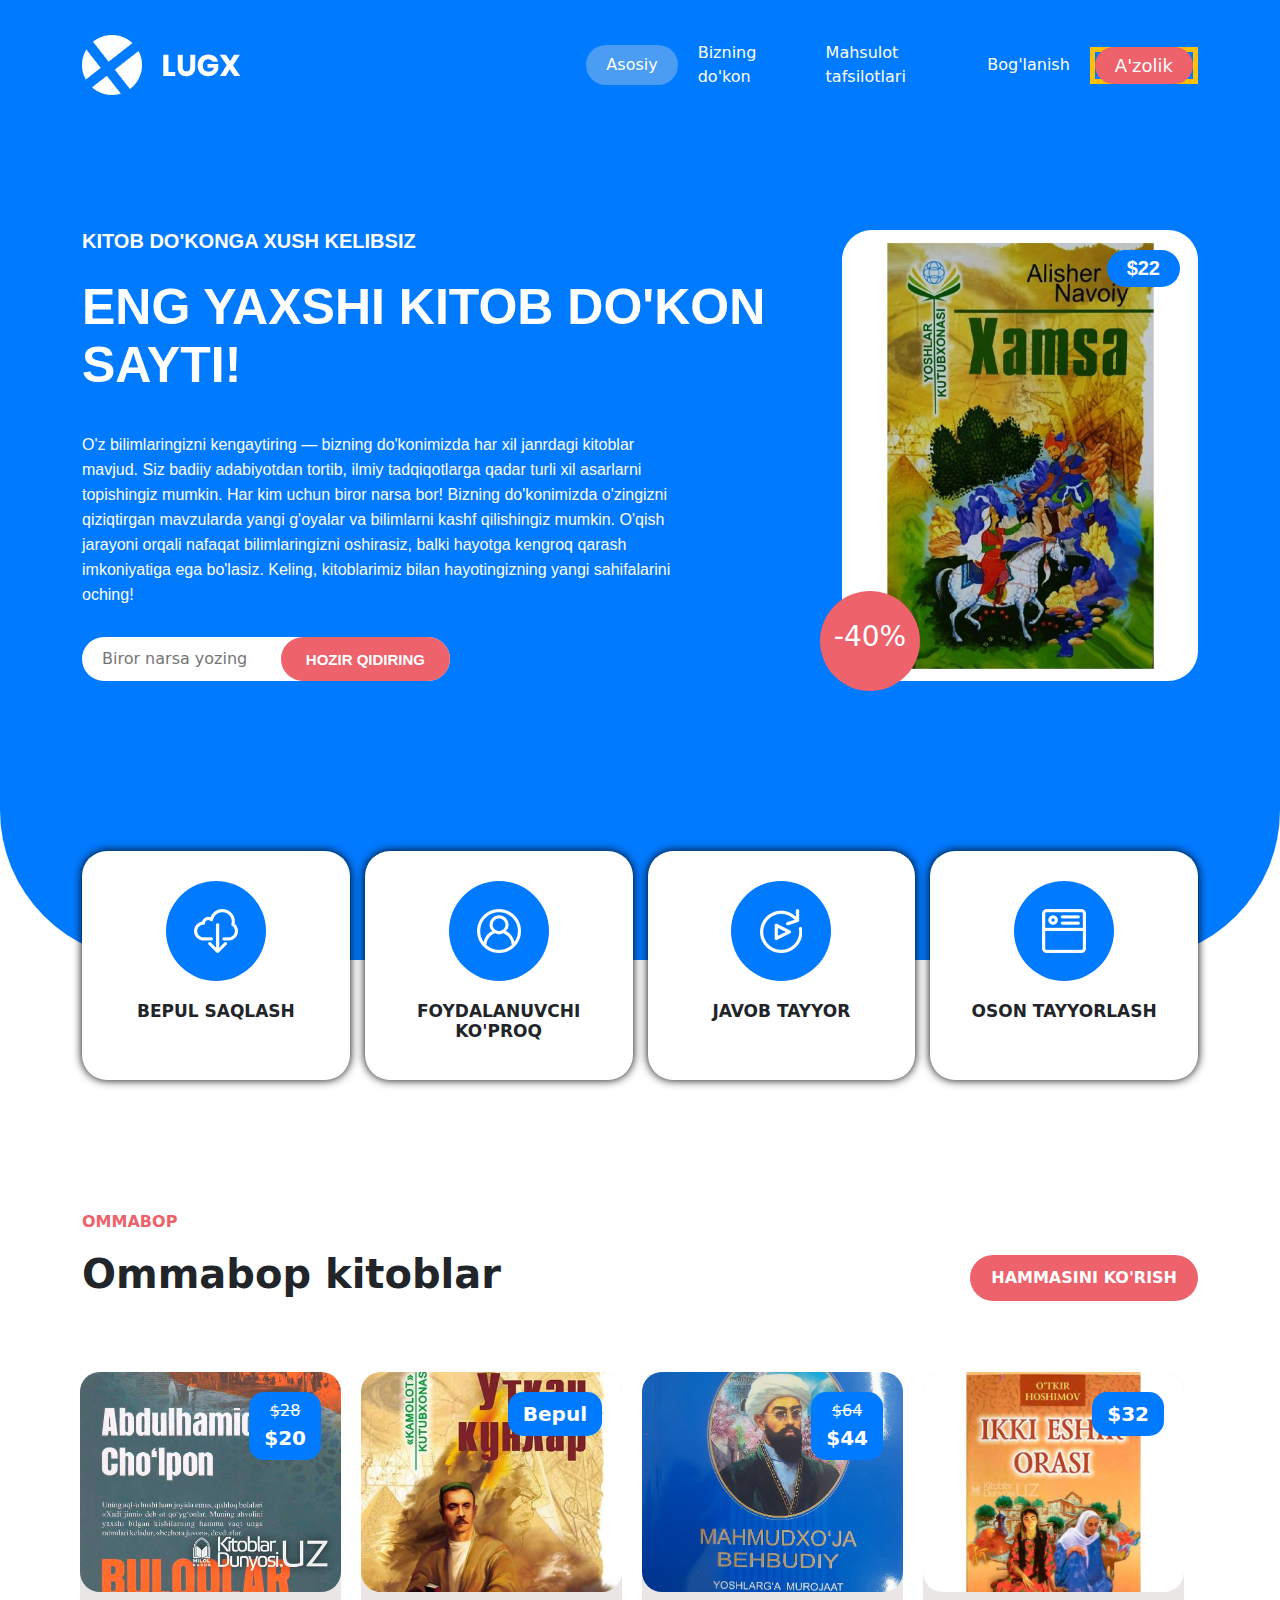
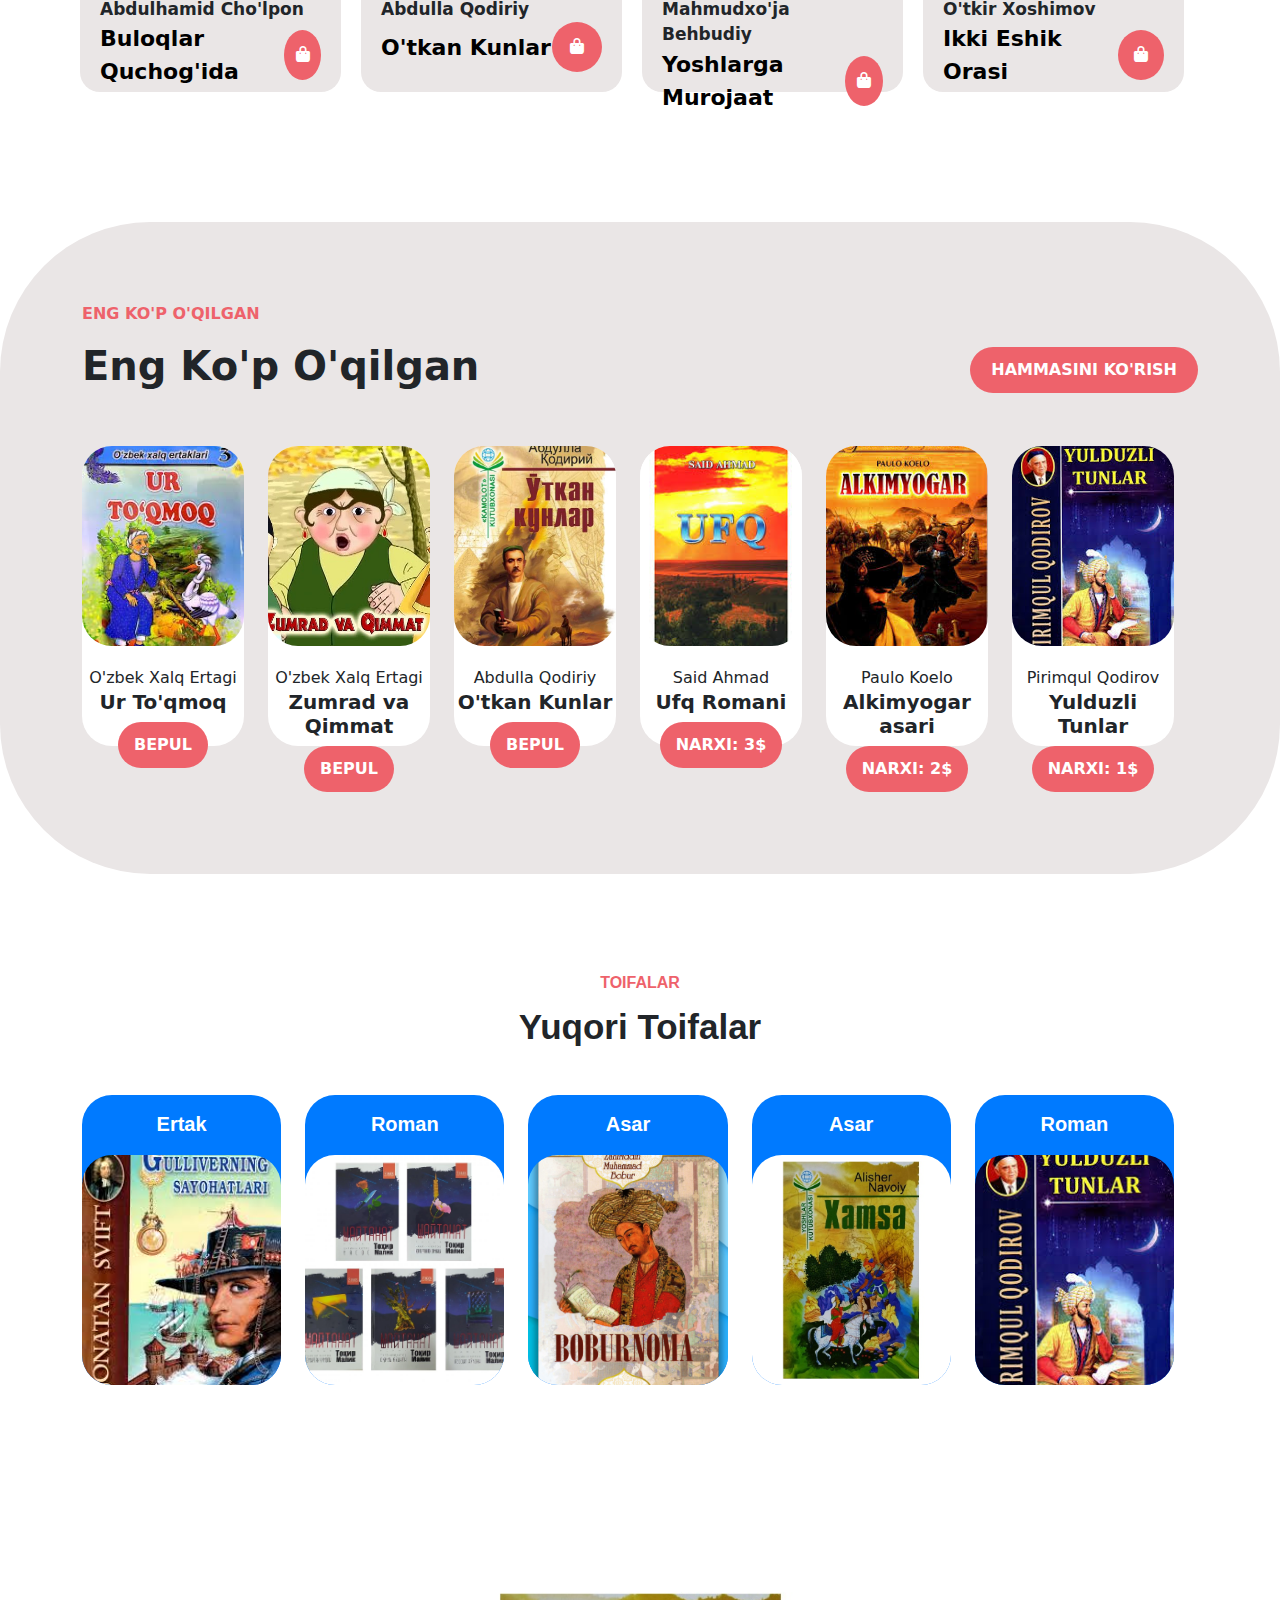
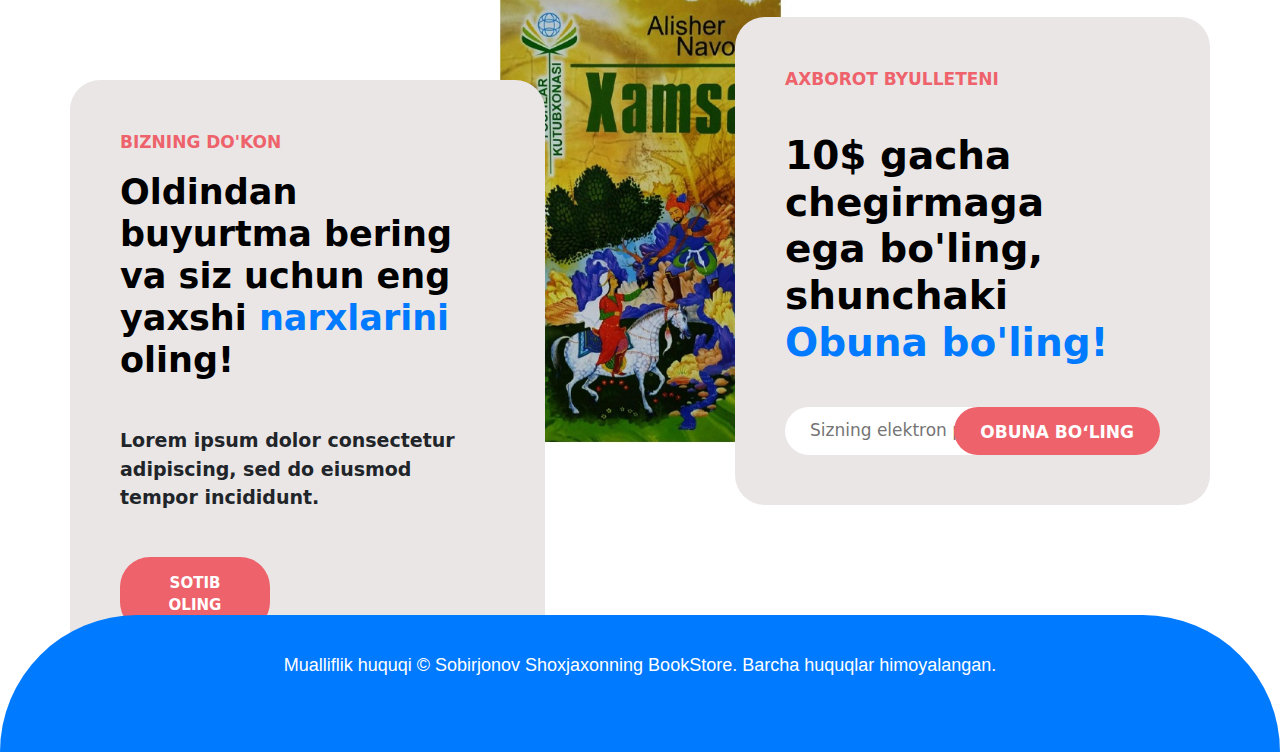
==== commit 2dae403a: "Muomoli vaziyatga keldim" ====
--- a/index.html
+++ b/index.html
@@ -32,15 +32,34 @@
                             <li class="nav-item">
                                 <a class="nav-link" href="contact.html">Bog'lanish</a>
                             </li>
-                            <li class="nav-item">
-                                <a class="nav-button" href="#">A'zolik</a>
-                            </li>
+                            <div id="showModal" class="border border-5 border-warning">
+                                <li class="nav-item">
+                                    <a class="nav-button" href="#">A'zolik</a>
+                                </li>
+                            </div>
                         
                         </ul>
                     </div>
                     </div>
                 </nav>
         </section>
+
+        <!-- modal -->
+        <div id="modal">
+            <div class="modal-content">
+                <h3>A'zolik</h3>
+
+                <form action="">
+                    <input type="text" placeholder="Ismingiz (majburiy)" required>
+                    <input type="text" placeholder="Yoshingiz (majburiy)" required>
+                    <input type="date" required>
+                    <input type="email" placeholder="Email pochtangiz (majburiy)" required>
+                    <input type="number" placeholder="Telefon raqamingiz (majburiy)" required>
+                    <button type="submit">Jo'natish</button>
+                    <button id="close">Orqaga</button>
+                </form>
+            </div>
+        </div>
     </header>
     
     <main>
@@ -482,6 +501,11 @@
                 </div>
             </div>
         </section>
+
+        <!-- burchakdagi tugma -->
+        <a href="#" class="up">
+            <i class="fa-solid fa-angle-up"></i>
+        </a>
     </main>
 
     <footer>
--- a/style.css
+++ b/style.css
@@ -2,6 +2,11 @@
     padding: 0;
     margin: 0;
     box-sizing: border-box;
+}
+
+html,body{
+
+    scroll-behavior: smooth;
 }
 
 /* home */
@@ -1345,6 +1350,149 @@
     color: white;
 }
 
+/* A'zolik modal */
+
+#modal{
+
+    position: fixed;
+    top: 0;
+    background-image: linear-gradient(rgba(0,0,0,0.5),rgba(0,0,0,0.5));
+    width: 100%;
+    display: flex;
+    align-items: center;
+    justify-content: center;
+    height: 100vh;
+    z-index: 1111;
+    display: none;
+}
+
+#modal .modal-content{
+
+    width: 450px;
+    background-color: white;
+    padding: 20px;
+    border-radius: 20px;
+    text-align: center;
+}
+
+.modal-content form input{
+
+    width: 100%;
+    padding: 10px 15px;
+    outline: none;
+    border: 1px solid black;
+    font: 500 18px sans-serif;
+    margin-bottom: 15px;
+}
+
+.modal-content form button{
+
+    padding: 7px 20px;
+    border-radius: 10px;
+    font-size: 17px;
+}
+
+.modal-content form button:nth-of-type(1){
+
+    background-color: #007aff;
+    color: white;
+    border: 2px solid #007aff;
+    position: relative;
+    z-index: 1;
+}
+
+.modal-content form button:nth-of-type(1)::before{
+
+    content: "";
+    position: absolute;
+    top: 0;
+    bottom: 0;
+    left: 0;
+    right: 0;
+    background-color: #0155af;
+    border: 2px solid #0155af;
+    border-radius: 10px;
+    z-index: -1;
+    transform-origin: left;
+    transform: scaleX(0);
+    transition: 0.2s;
+}
+
+.modal-content form button:nth-of-type(1):hover::before{
+
+    transform: scaleX(1);
+}
+
+.modal-content form button:nth-of-type(2){
+
+    background-color: gray;
+    border: 2px solid gray;
+    color: white;
+    position: relative;
+    z-index: 1;
+}
+
+.modal-content form button:nth-of-type(2)::after{
+
+    content: "";
+    position: absolute;
+    top: 0;
+    bottom: 0;
+    left: 0;
+    right: 0;
+    background-color: rgb(111, 109, 109);
+    border: 2px solid rgb(111, 109, 109);
+    border-radius: 10px;
+    transform-origin: left;
+    transform: scaleX(0);
+    transition: 0.2s;
+    z-index: -1;
+}
+
+.modal-content form button:nth-of-type(2):hover::after{
+
+    transform: scaleX(1);
+}
+
+/* <!-- burchakdagi tugma --> */
+
+.up{
+
+    width: 50px;
+    height: 50px;
+    border-radius: 5px;
+    background-color: #007aff;
+    color: white;
+    border: 3px solid #007aff;
+    padding: 15px;
+    display: flex;
+    align-items: center;
+    justify-content: center;
+    text-decoration: none;
+    transition: 0.5s;
+    position: fixed;
+    right: 20px;
+    bottom: 20px;
+    z-index: 1111;
+    opacity: 0;
+}
+
+.upactive{
+
+    opacity: 1;
+}
+
+.up i{
+
+    font-size: 25px;
+}
+
+.up:hover{
+    background-color: white;
+    color: #007aff;
+}
+
+
 @media screen and (min-width: 250px) and (max-width: 576px){
     .navbar-nav{
         width: 100%;
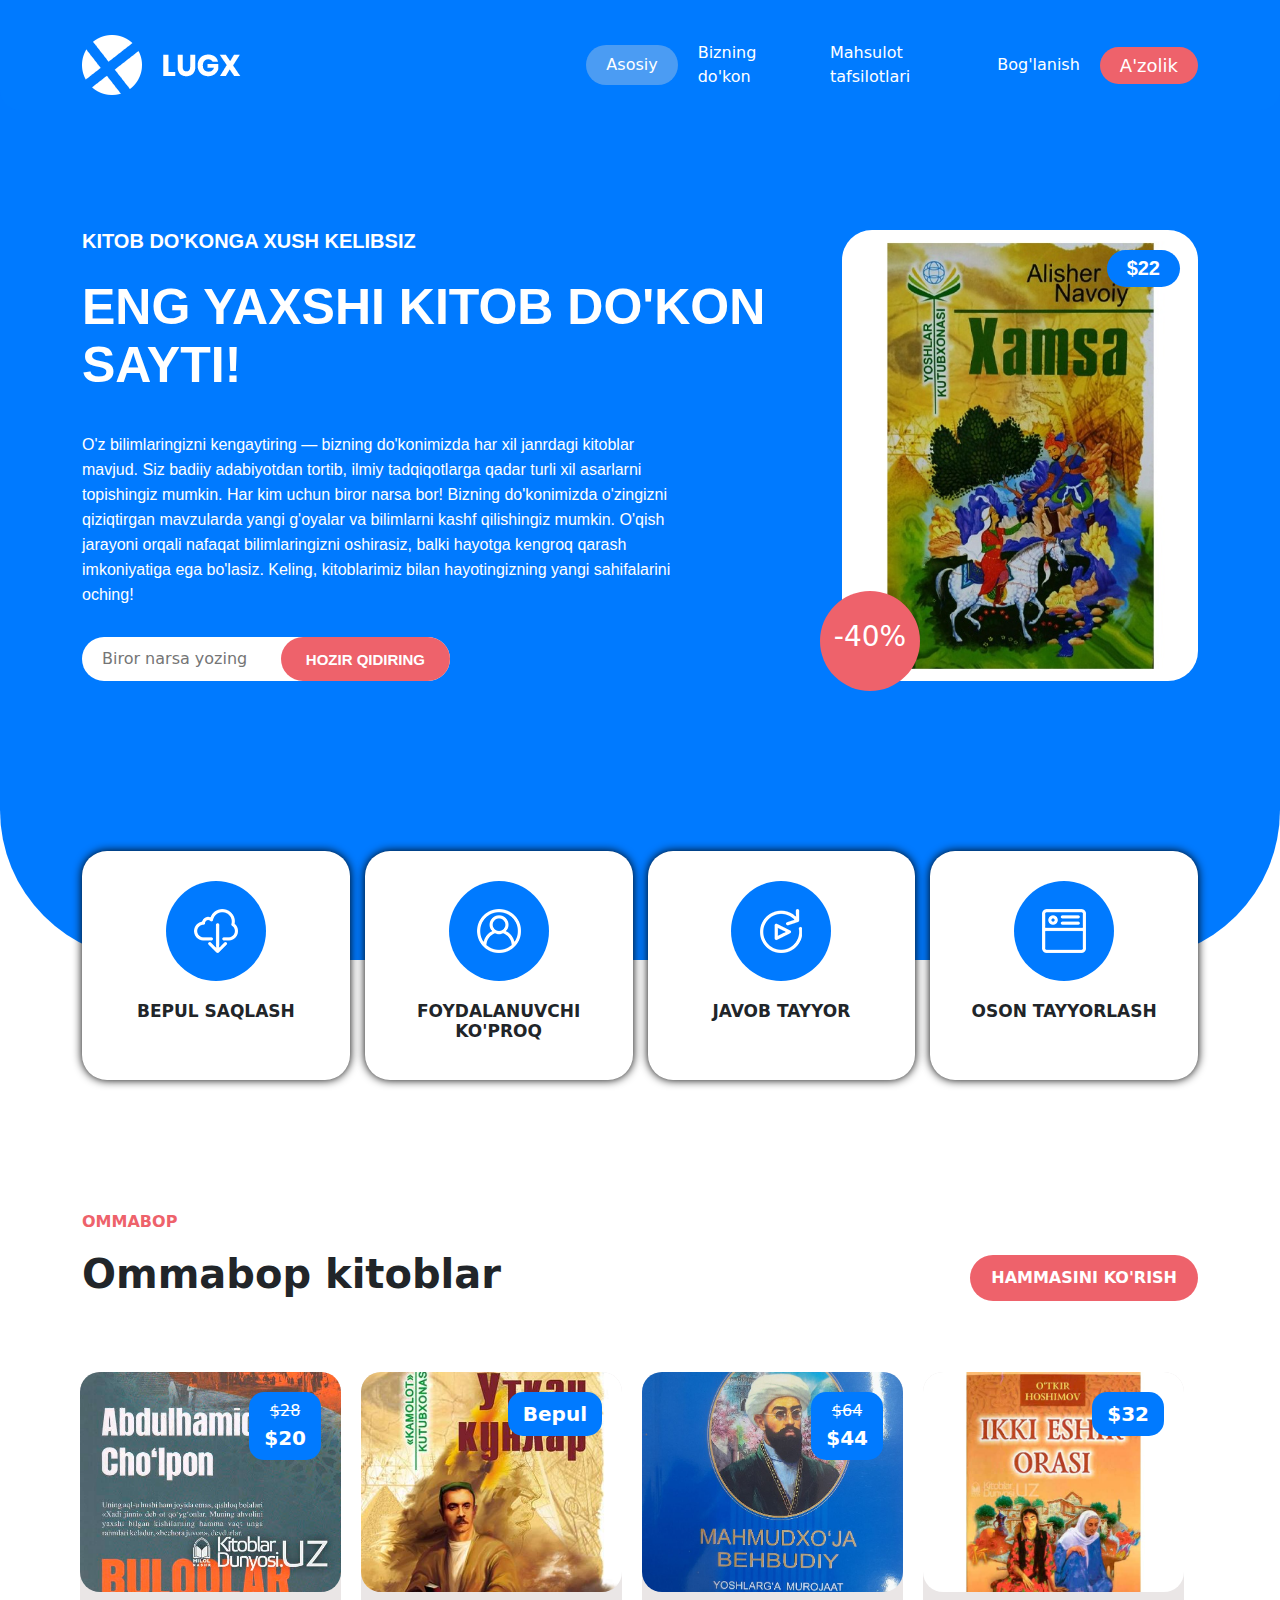
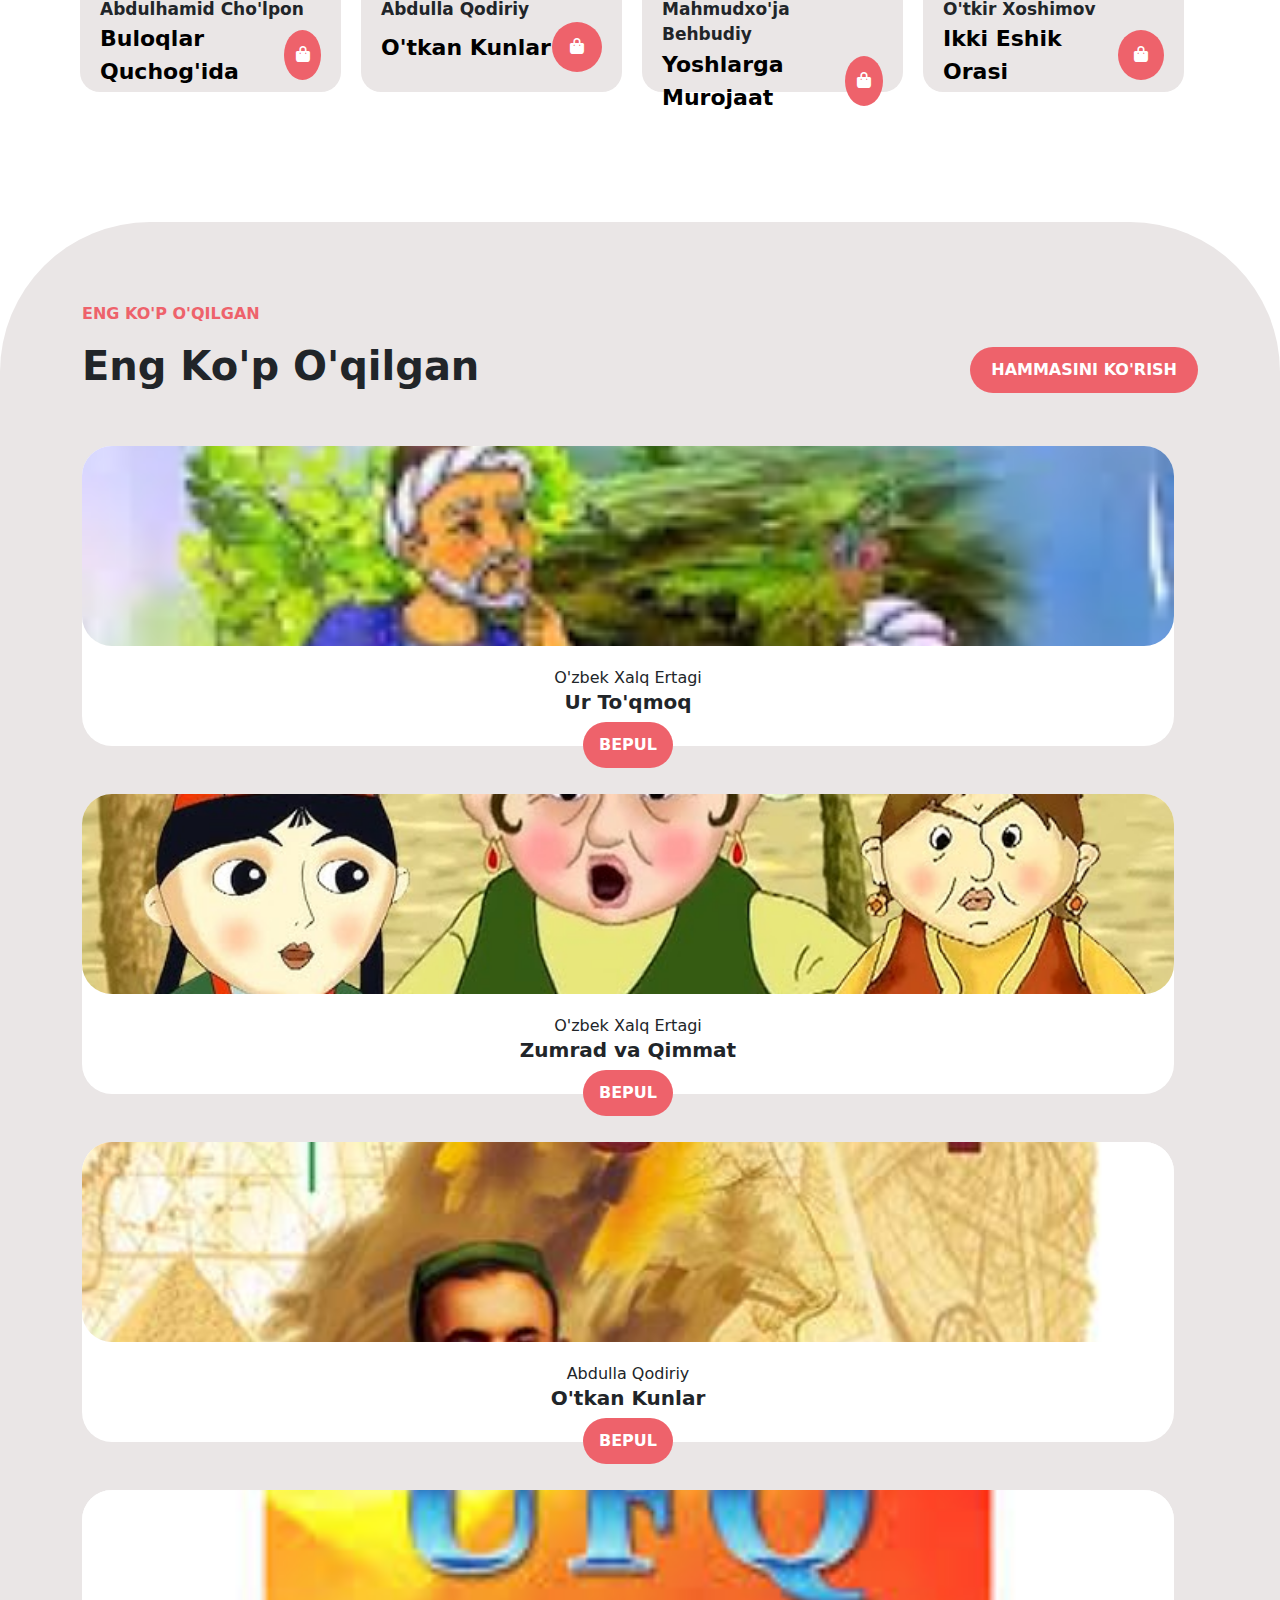
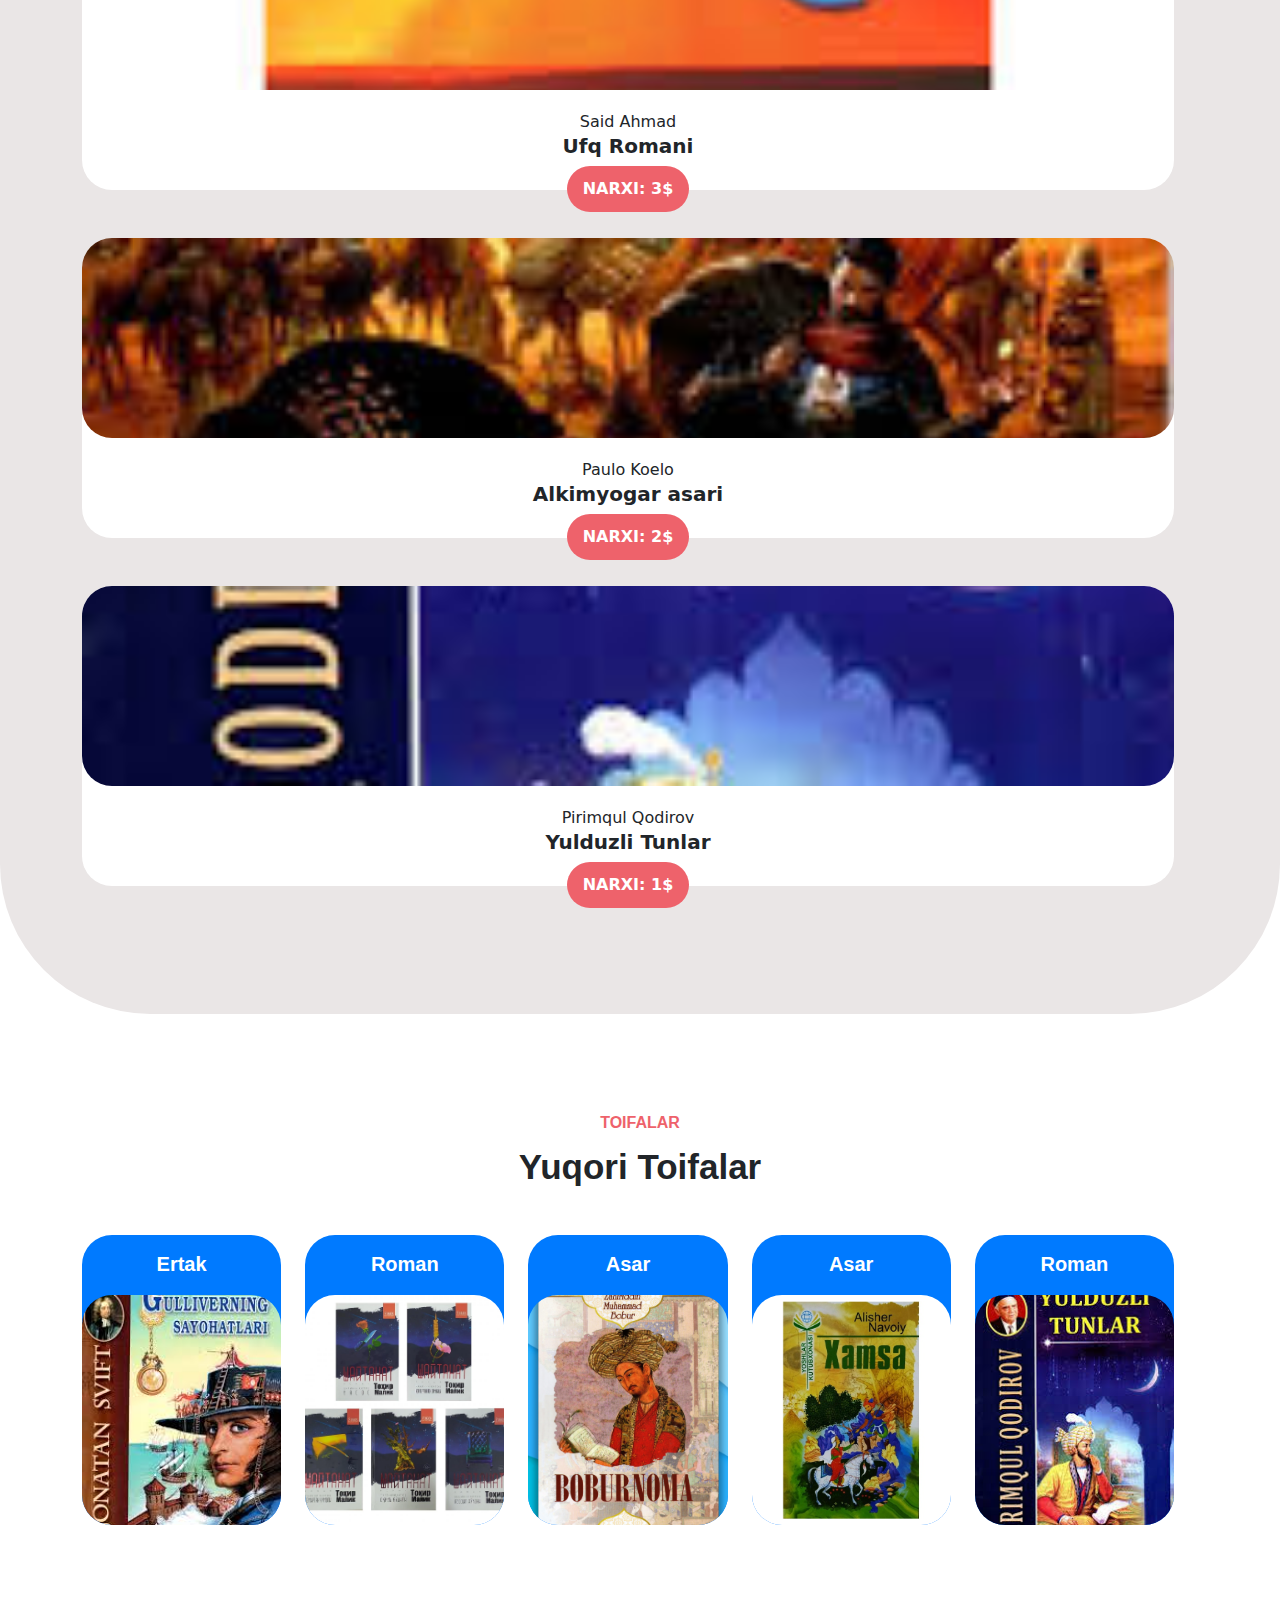
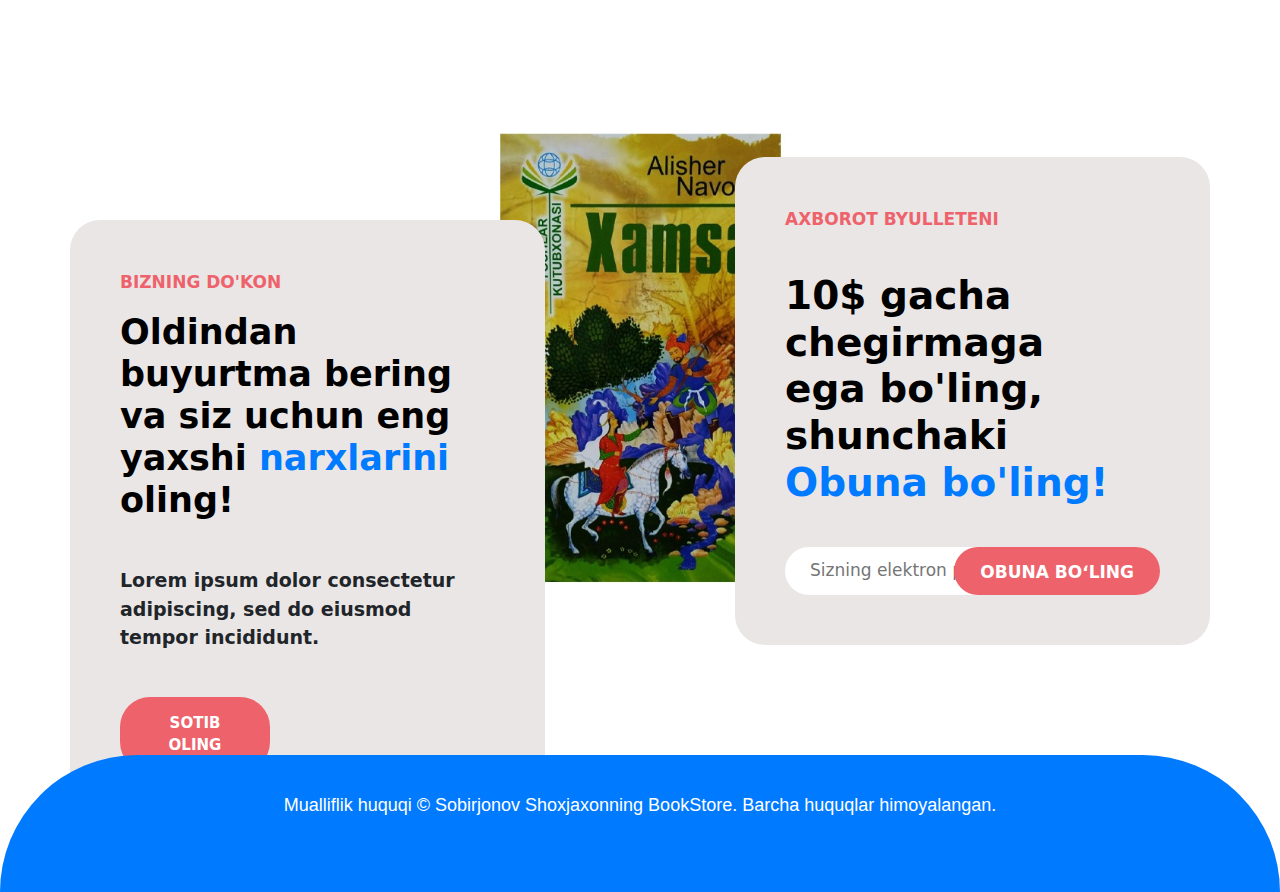
==== commit e92e5746: "Loyiha rivojlanmoqda" ====
--- a/index.html
+++ b/index.html
@@ -4,6 +4,11 @@
     <meta charset="UTF-8">
     <meta name="viewport" content="width=device-width, initial-scale=1.0">
     <title>Gamingshop Sobirjonov's HOME</title>
+
+    <link rel="stylesheet" href="https://cdnjs.cloudflare.com/ajax/libs/OwlCarousel2/2.3.4/assets/owl.theme.default.min.css" integrity="sha512-sMXtMNL1zRzolHYKEujM2AqCLUR9F2C4/05cdbxjjLSRvMQIciEPCQZo++nk7go3BtSuK9kfa/s+a4f4i5pLkw==" crossorigin="anonymous" referrerpolicy="no-referrer" />
+
+    <link rel="stylesheet" href="https://cdnjs.cloudflare.com/ajax/libs/OwlCarousel2/2.3.4/assets/owl.carousel.min.css" integrity="sha512-tS3S5qG0BlhnQROyJXvNjeEM4UpMXHrQfTGmbQ1gKmelCxlSEBUaxhRBj/EFTzpbP4RVSrpEikbmdJobCvhE3g==" crossorigin="anonymous" referrerpolicy="no-referrer" />
+
     <link rel="stylesheet" href="https://cdnjs.cloudflare.com/ajax/libs/font-awesome/6.7.1/css/all.min.css">
     <link rel="stylesheet" href="https://cdn.jsdelivr.net/npm/bootstrap@5.3.3/dist/css/bootstrap.min.css">
     <link rel="stylesheet" href="style.css">
@@ -32,7 +37,7 @@
                             <li class="nav-item">
                                 <a class="nav-link" href="contact.html">Bog'lanish</a>
                             </li>
-                            <div id="showModal" class="border border-5 border-warning">
+                            <div id="showModal">
                                 <li class="nav-item">
                                     <a class="nav-button" href="#">A'zolik</a>
                                 </li>
@@ -268,9 +273,9 @@
                         </div>
         
                     </div>
-                    <div class="games row mt-5">
-
-                        <div class="game mb-5 col-lg-2 col-md-4 col-sm-6">
+                    <div class="owl-carousel owl-theme games row mt-5">
+
+                        <div class="item game mb-5">
                             <div class="item">
                                 <div class="image">
                                     <a href="https://ertak.uz/tale/190">
@@ -284,7 +289,7 @@
                                 </div>
                             </div>
                         </div>
-                        <div class="game mb-5 col-lg-2 col-md-4 col-sm-6">
+                        <div class="item game mb-5">
                             <div class="item">
 
                                 <div class="image">
@@ -299,7 +304,7 @@
                                 </div>
                             </div>
                         </div>
-                        <div class="game mb-5 col-lg-2 col-md-4 col-sm-6">
+                        <div class="item game mb-5">
                             <div class="item">
                                 <div class="image">
                                     <a href="https://arm.navoiy-uni.uz/wp-content/uploads/2019/04/utgan_kunlar_ziyouz_com.pdf">
@@ -313,7 +318,7 @@
                                 </div>
                             </div>
                         </div>
-                        <div class="game mb-5 col-lg-2 col-md-4 col-sm-6">
+                        <div class="item game mb-5">
                             <div class="item">
                                 <div class="image">
                                     <a href="single.html">
@@ -327,7 +332,7 @@
                                 </div>
                             </div>
                         </div>
-                        <div class="game mb-5 col-lg-2 col-md-4 col-sm-6">
+                        <div class="item game mb-5">
                             <div class="item">
                                 <div class="image">
                                     <a href="single.html">
@@ -341,7 +346,7 @@
                                 </div>
                             </div>
                         </div>
-                        <div class="game mb-5 col-lg-2 col-md-4 col-sm-6">
+                        <div class="item game mb-5">
                             <div class="item">
                                 <div class="image">
                                     <a href="single.html">
@@ -516,9 +521,9 @@
         </section>
     </footer>
     
-
-
-   
+    <script src="https://cdnjs.cloudflare.com/ajax/libs/jquery/3.7.1/jquery.min.js" integrity="sha512-v2CJ7UaYy4JwqLDIrZUI/4hqeoQieOmAZNXBeQyjo21dadnwR+8ZaIJVT8EE2iyI61OV8e6M8PP2/4hpQINQ/g==" crossorigin="anonymous" referrerpolicy="no-referrer"></script>
+
+    <script src="https://cdnjs.cloudflare.com/ajax/libs/OwlCarousel2/2.3.4/owl.carousel.min.js" integrity="sha512-bPs7Ae6pVvhOSiIcyUClR7/q2OAsRiovw4vAkX+zJbw3ShAeeqezq50RIIcIURq7Oa20rW2n2q+fyXBNcU9lrw==" crossorigin="anonymous" referrerpolicy="no-referrer"></script>
     
     <script src="https://cdn.jsdelivr.net/npm/bootstrap@5.3.3/dist/js/bootstrap.bundle.min.js"></script>
     <script src="main.js"></script>
